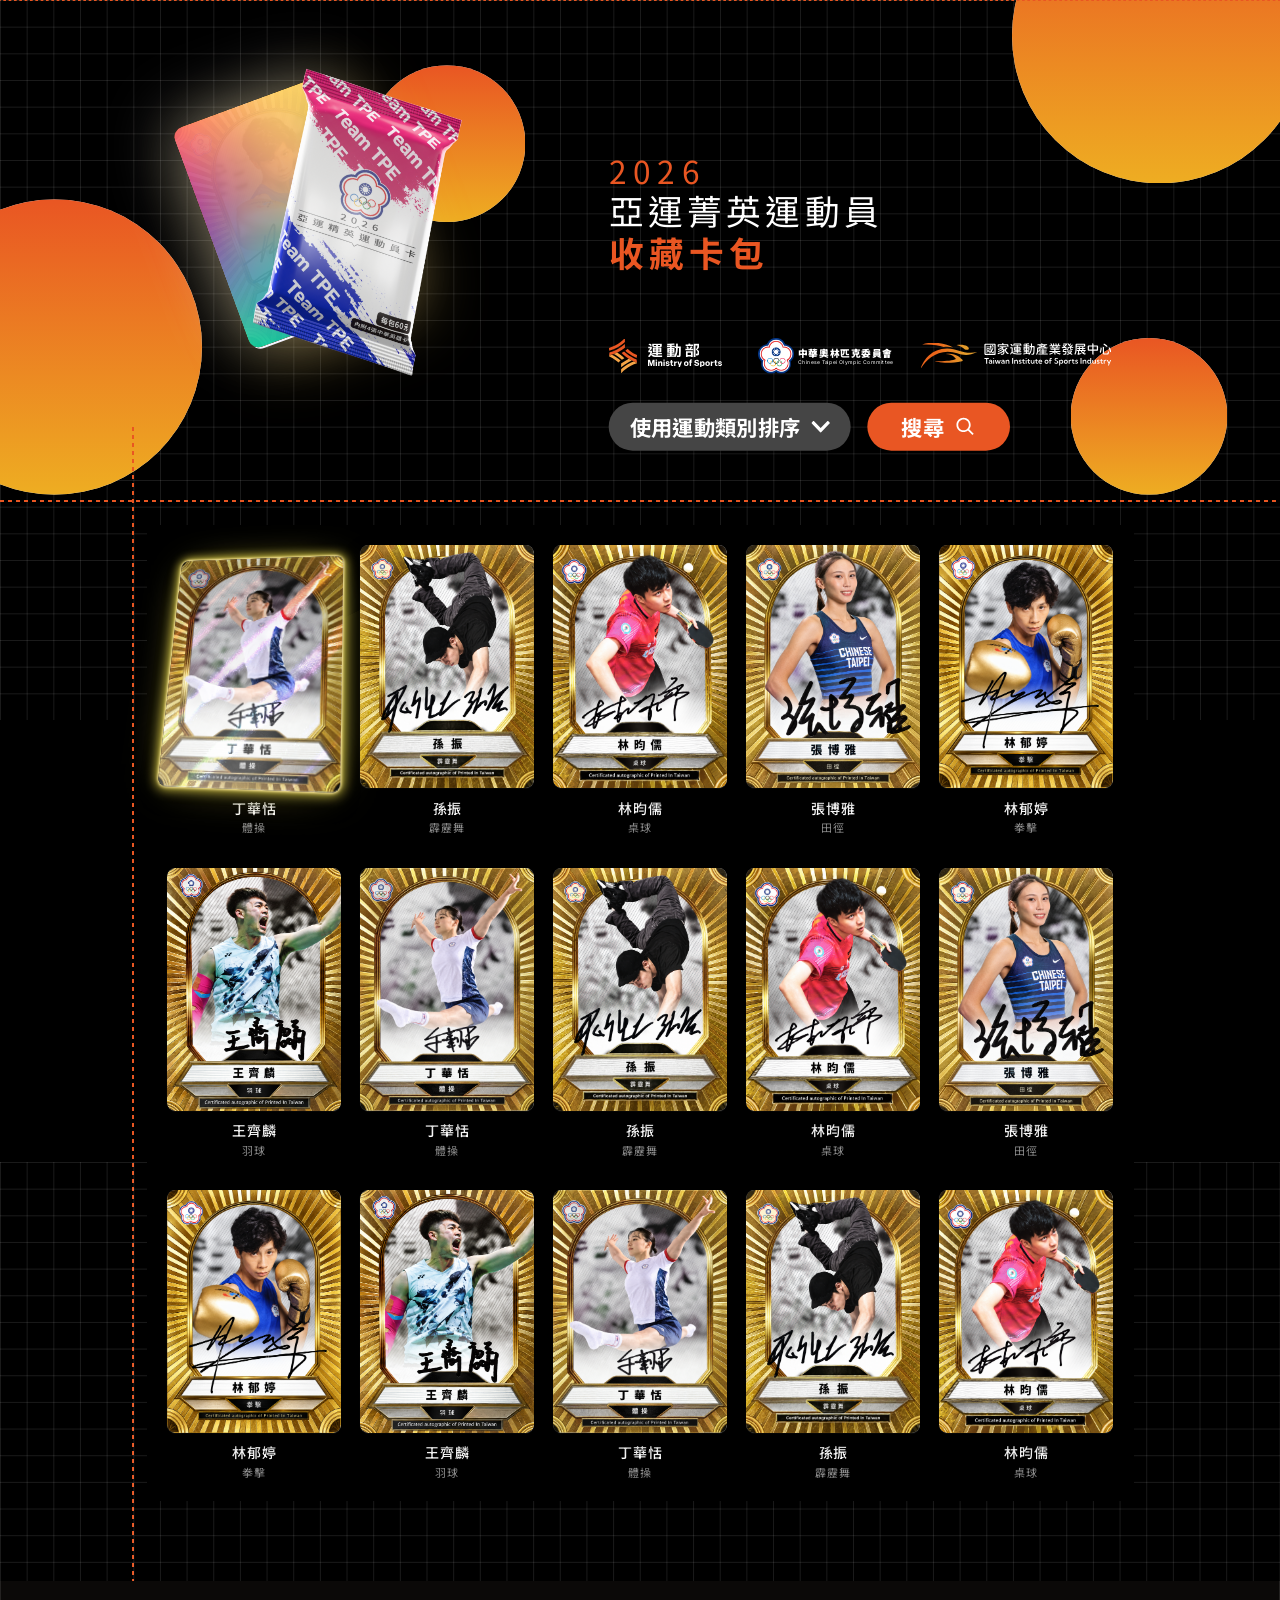
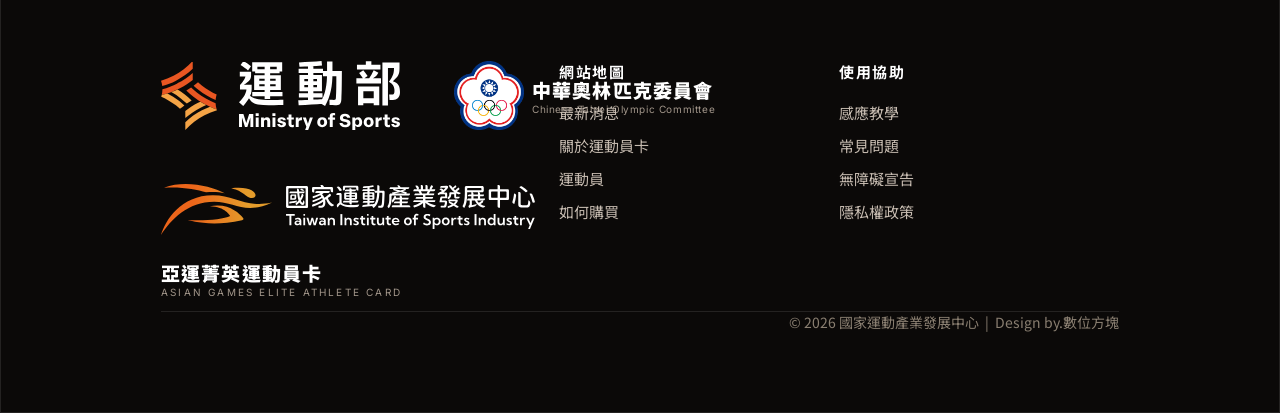
==== about.html @ a4b05a18 "feat: 新增首頁，原收藏卡包頁改為關於運動員卡頁 - index.html 改為 Figma 首頁：主視覺（進場動畫、選手照依位置依序載入淡入）、DRAW THE ELITES、   TAIWAN" ====
<!DOCTYPE html>
<html lang="zh-Hant">
<head>
    <meta charset="utf-8" />
    <meta name="viewport" content="width=device-width, initial-scale=1" />
    <title>關於運動員卡｜亞運菁英運動員卡片展示網站</title>
    <link rel="icon" href="favicon.ico" sizes="any" />

    <!-- 卡片特效：B1（poke-holo 原版）完整 CSS，全部保留載入，順序同原版 -->
    <link rel="stylesheet" href="css/cards/base.css" />
    <link rel="stylesheet" href="css/cards.css" />
    <link rel="stylesheet" href="css/cards/basic.css" />
    <link rel="stylesheet" href="css/cards/reverse-holo.css" />
    <link rel="stylesheet" href="css/cards/regular-holo.css" />
    <link rel="stylesheet" href="css/cards/cosmos-holo.css" />
    <link rel="stylesheet" href="css/cards/amazing-rare.css" />
    <link rel="stylesheet" href="css/cards/radiant-holo.css" />
    <link rel="stylesheet" href="css/cards/v-regular.css" />
    <link rel="stylesheet" href="css/cards/v-full-art.css" />
    <link rel="stylesheet" href="css/cards/v-max.css" />
    <link rel="stylesheet" href="css/cards/v-star.css" />
    <link rel="stylesheet" href="css/cards/trainer-full-art.css" />
    <link rel="stylesheet" href="css/cards/rainbow-holo.css" />
    <link rel="stylesheet" href="css/cards/rainbow-alt.css" />
    <link rel="stylesheet" href="css/cards/secret-rare.css" />
    <link rel="stylesheet" href="css/cards/trainer-gallery-holo.css" />
    <link rel="stylesheet" href="css/cards/trainer-gallery-v-regular.css" />
    <link rel="stylesheet" href="css/cards/trainer-gallery-v-max.css" />
    <link rel="stylesheet" href="css/cards/trainer-gallery-secret-rare.css" />
    <link rel="stylesheet" href="css/cards/shiny-rare.css" />
    <link rel="stylesheet" href="css/cards/shiny-v.css" />
    <link rel="stylesheet" href="css/cards/shiny-vmax.css" />
    <link rel="stylesheet" href="css/cards/swsh-pikachu.css" />

    <!-- 字型（連網時載入；離線時退回系統字型） -->
    <link rel="preconnect" href="https://fonts.googleapis.com" />
    <link rel="preconnect" href="https://fonts.gstatic.com" crossorigin />
    <link rel="stylesheet" href="https://fonts.googleapis.com/css2?family=Inter:wght@400&family=Noto+Sans+TC:wght@400;700;900&display=swap" />

    <!-- 本頁版面、轉場 -->
    <link rel="stylesheet" href="css/page.css" />
    <link rel="stylesheet" href="css/transition.css" />

    <!-- 換頁進場：由其他頁轉場過來時，先收合頁面等 JS 展開 -->
    <script>
        if (/[?&]pt=1(&|$)/.test(location.search)) document.documentElement.classList.add("pt-entering");
    </script>
</head>
<body>
    <div class="site" id="site">
    <div class="page">

        <!-- ================= 主視覺 ================= -->
        <header class="hero">
            <div class="hero__stage">
                <div class="hero__grid" aria-hidden="true"></div>
                <img class="hero__ellipse hero__ellipse--1" src="assets/ellipse-lg.svg" alt="" width="443" height="443" />
                <img class="hero__ellipse hero__ellipse--2" src="assets/ellipse-lg.svg" alt="" width="443" height="443" />
                <img class="hero__ellipse hero__ellipse--3" src="assets/ellipse-sm.svg" alt="" width="235" height="235" />
                <img class="hero__ellipse hero__ellipse--4" src="assets/ellipse-sm.svg" alt="" width="235" height="235" />
                <div class="hero__line-top" aria-hidden="true"></div>

                <div class="hero__deck" aria-hidden="true">
                    <div class="hero__card">
                        <img src="images/lin-yu-ting.png" alt="" />
                        <img class="hero__card-mesh" src="assets/hero-card-mesh.png" alt="" />
                    </div>
                    <div class="hero__pack">
                        <div class="hero__pack-inner">
                            <img src="assets/card-pack.png" alt="" />
                        </div>
                    </div>
                </div>

                <div class="hero__content">
                    <h1 class="hero__title">
                        <span class="hero__title-year">2026</span>
                        <span class="hero__title-main">亞運菁英運動員</span>
                        <span class="hero__title-sub">收藏卡包</span>
                    </h1>

                    <div class="hero__logos">
                        <div class="logo-mos" role="img" aria-label="運動部 Ministry of Sports">
                            <img class="logo-mos__g9" src="assets/mos-g9.svg" alt="" />
                            <img class="logo-mos__g24" src="assets/mos-g24.svg" alt="" />
                            <img class="logo-mos__g27" src="assets/mos-g27.svg" alt="" />
                        </div>
                        <div class="logo-ctoc">
                            <img src="assets/ctoc-emblem.png" alt="" />
                            <div class="logo-ctoc__text">
                                <span class="logo-ctoc__zh">中華奧林匹克委員會</span>
                                <span class="logo-ctoc__en">Chinese Taipei Olympic Committee</span>
                            </div>
                        </div>
                        <img class="logo-tisi" src="assets/tisi-logo.svg" alt="國家運動產業發展中心 Taiwan Institute of Sports Industry" />
                    </div>

                    <div class="hero__actions">
                        <div class="sort">
                            <button class="pill-btn pill-btn--sort" id="sort-btn" type="button" aria-haspopup="listbox" aria-expanded="false" aria-controls="sort-list">
                                <span id="sort-label">使用運動類別排序</span>
                                <img class="pill-btn__chevron" src="assets/icon-chevron.svg" alt="" width="18" height="28" />
                            </button>
                            <ul class="sort__list" id="sort-list" role="listbox" aria-label="運動類別" hidden></ul>
                        </div>
                        <button class="pill-btn pill-btn--search" id="search-btn" type="button" aria-haspopup="dialog">
                            <span>搜尋</span>
                            <img src="assets/icon-search.svg" alt="" width="32" height="32" />
                        </button>
                    </div>
                </div>
            </div>
        </header>

        <!-- 頁面裝飾虛線：放在卡片區之前，放大的卡片才會蓋在虛線上 -->
        <div class="page__line page__line--h" aria-hidden="true"></div>
        <div class="page__line page__line--v" aria-hidden="true"></div>

        <!-- ================= 卡片區 ================= -->
        <section class="cards-section" aria-label="運動員卡片">
            <div class="cards-section__grid-bg" aria-hidden="true"></div>
            <div class="cards-panel">
                <main class="card-grid" id="card-grid" data-total="15"></main>
                <p class="cards-empty" id="cards-empty" hidden>查無符合的選手</p>
            </div>
        </section>

    </div>

    <!-- ================= 頁尾（各頁共用同一版；僅「關於運動員卡」可點） ================= -->
    <footer class="footer">
        <div class="footer__top">
            <div class="footer__brand">
                <div class="footer__logos">
                    <div class="footer__logo-row">
                        <div class="logo-mos logo-mos--footer" role="img" aria-label="運動部 Ministry of Sports">
                            <img class="logo-mos__g9" src="assets/footer-mos-g9.svg" alt="" />
                            <img class="logo-mos__g24" src="assets/footer-mos-g24.svg" alt="" />
                            <img class="logo-mos__g27" src="assets/footer-mos-g27.svg" alt="" />
                        </div>
                        <div class="logo-ctoc logo-ctoc--footer">
                            <img src="assets/ctoc-emblem.png" alt="" />
                            <div class="logo-ctoc__text">
                                <span class="logo-ctoc__zh">中華奧林匹克委員會</span>
                                <span class="logo-ctoc__en">Chinese Taipei Olympic Committee</span>
                            </div>
                        </div>
                    </div>
                    <img class="logo-tisi logo-tisi--footer" src="assets/footer-tisi-logo.svg" alt="國家運動產業發展中心 Taiwan Institute of Sports Industry" />
                </div>
                <div class="footer__site">
                    <span class="footer__site-zh">亞運菁英運動員卡</span>
                    <span class="footer__site-en">ASIAN GAMES ELITE ATHLETE CARD</span>
                </div>
            </div>
            <nav class="footer__col" aria-label="網站地圖">
                <h2 class="footer__heading">網站地圖</h2>
                <ul class="footer__links">
                    <li>最新消息</li>
                    <li><a href="about.html" data-transition>關於運動員卡</a></li>
                    <li>運動員</li>
                    <li>如何購買</li>
                </ul>
            </nav>
            <nav class="footer__col" aria-label="使用協助">
                <h2 class="footer__heading">使用協助</h2>
                <ul class="footer__links">
                    <li>感應教學</li>
                    <li>常見問題</li>
                    <li>無障礙宣告</li>
                    <li>隱私權政策</li>
                </ul>
            </nav>
        </div>
        <div class="footer__bottom">
            <p class="footer__copy">© 2026 國家運動產業發展中心&nbsp;&nbsp;|&nbsp; Design by.數位方塊</p>
        </div>
    </footer>
    </div>

    <!-- 卡片放大時顯示：前往運動員專屬頁面 -->
    <button class="view-profile" id="view-profile" type="button" hidden>
        <span>查看資料</span>
        <img src="assets/icon-chevron.svg" alt="" width="18" height="28" />
    </button>

    <!-- ================= 搜尋彈窗 ================= -->
    <div class="search-modal" id="search-modal" role="dialog" aria-modal="true" aria-labelledby="search-title" hidden>
        <div class="search-modal__inner">
        <div class="search-modal__panel">
            <div class="search-modal__line search-modal__line--top" aria-hidden="true"></div>
            <div class="search-modal__line search-modal__line--header" aria-hidden="true"></div>
            <div class="search-modal__line search-modal__line--left" aria-hidden="true"></div>
            <button class="search-modal__close" id="search-close" type="button" aria-label="關閉搜尋">
                <span></span><span></span>
            </button>
            <div class="search-modal__header">
                <h2 id="search-title">搜尋</h2>
            </div>
            <form class="search-field" id="search-form" role="search">
                <input id="search-input" type="search" placeholder="使用選手名稱搜尋" aria-label="使用選手名稱搜尋" autocomplete="off" />
                <button type="submit" aria-label="搜尋">
                    <img src="assets/icon-search-sm.svg" alt="" width="24" height="24" />
                </button>
            </form>
            <h3 class="search-modal__subtitle">運動類別</h3>
            <div class="sport-chips" id="sport-chips"></div>
        </div>
        </div>
    </div>

    <!-- 一般 script（非 module），雙擊以 file:// 開啟也能執行 -->
    <script src="js/cards.js"></script>
    <script src="js/transition.js"></script>
    <script src="js/view-profile.js"></script>
    <script src="js/page.js"></script>
</body>
</html>
---- css/cards/base.css ----
/*

  BASE STYLES / VARIABLES
*/







/*

  SHINE LAYERS

*/

/* 紋理變數放在與使用端（css/cards/*.css）同一層：Chrome 以 var() 使用處的樣式表解析相對路徑 */
.card {
  --grain: url("../../img/grain.webp");
  --glitter: url("../../img/glitter.png");
}


:root {
  
  --card-aspect: 0.718;
  --card-radius: 4.55% / 3.5%;
  --card-edge: hsl(47, 100%, 78%);
  --card-back: hsl(205, 100%, 25%);
  --card-glow: hsl(175, 100%, 90%);

  --sunpillar-1: hsl(2, 100%, 73%);
  --sunpillar-2: hsl(53, 100%, 69%);
  --sunpillar-3: hsl(93, 100%, 69%);
  --sunpillar-4: hsl(176, 100%, 76%);
  --sunpillar-5: hsl(228, 100%, 74%);
  --sunpillar-6: hsl(283, 100%, 73%);

  --sunpillar-clr-1: var(--sunpillar-1);
  --sunpillar-clr-2: var(--sunpillar-2);
  --sunpillar-clr-3: var(--sunpillar-3);
  --sunpillar-clr-4: var(--sunpillar-4);
  --sunpillar-clr-5: var(--sunpillar-5);
  --sunpillar-clr-6: var(--sunpillar-6);

}

.card {

  /* place the card on a new transform layer and
  make sure it has hardward acceleration... we gun'need that! */
  -webkit-transform: translate3d(0px, 0px, 0.01px);
  transform: translate3d(0px, 0px, 0.01px);
  pointer-events: none;
  
  /* make sure the card is above others if it's scaled up */
  z-index: calc(var(--card-scale) * 2);
  
  /* every little helps! */
  will-change: transform, visibility, z-index;

  /* this prevents major problems in firefox, but also causes a bit of
  clipping as the card animates to/from active state. worth it. */
  -webkit-transform-style: preserve-3d;
  transform-style: preserve-3d;
}

.card,
.card * {
  /* outline is a little trick to anti-alias */
  outline: 1px solid transparent;
}

.card:not( .interactive ) .card__translater,
.card:not( .interactive ) .card__rotator,
.card:not( .interactive ) .card__shine,
.card:not( .interactive ) .card__glare {

  /* if this card is not in a framework, we can add simply
    hover effects when it's not "interactive" */
  transition: all 0.3s ease;

}
.card:not( .interactive ):hover {
  
  --pointer-x: 25% !important;
  --pointer-y: 10% !important;
  --card-scale: 1.1 !important;
  --card-opacity: 1 !important;
  --translate-x: 0px !important;
  --translate-y: -10px !important;
  --rotate-x: 7deg !important;
  --rotate-y: -19deg !important;
  --background-x: 44% !important;
  --background-y: 36% !important;
  --pointer-from-center: .9 !important;
  --pointer-from-top: .11 !important;
  --pointer-from-left: .25 !important;
  
}

.card.water       { --card-glow: hsl(192, 97%,  60%); }
.card.fire        { --card-glow: hsl(9,   81%,  59%); }
.card.grass       { --card-glow: hsl(96,  81%,  65%); }
.card.lightning   { --card-glow: hsl(54,  87%,  63%); }
.card.psychic     { --card-glow: hsl(281, 62%,  58%); }
.card.fighting    { --card-glow: rgb(145, 90, 39); }
.card.darkness    { --card-glow: hsl(189, 77%,  27%); }
.card.metal       { --card-glow: hsl(184, 20%,  70%); }
.card.dragon      { --card-glow: hsl(51, 60%, 35%); }
.card.fairy       { --card-glow: hsl(323, 100%, 89%); }

.card,
.card__rotator {
  aspect-ratio: var(--card-aspect);
  border-radius: var(--card-radius);
}

.card.interacting {
  z-index: calc(var(--card-scale) * 120);
}


.card.active .card__translater,
.card.active .card__rotator {
  /* prevent pinch/double-tap zooms on card */
  touch-action: none;
}

.card__translater,
.card__rotator {
  display: grid;
  perspective: 600px;
  will-change: transform, box-shadow;
  transform-origin: center;
  -webkit-transform-origin: center;
  transform-style: preserve-3d;
}

.card__translater {
  width: auto;
  position: relative;

  --translate-z: calc(var(--card-scale) * 150px + 0.01px); /* add 150px to the z-axis to ensure the card is always in front of the others */
  -webkit-transform: translate3d(var(--translate-x), var(--translate-y), var(--translate-z)) scale(var(--card-scale));
  transform: translate3d(var(--translate-x), var(--translate-y), var(--translate-z)) scale(var(--card-scale));
}

.card__rotator {
  -webkit-transform: rotateY(var(--rotate-x)) rotateX(var(--rotate-y));
  -webkit-transform-style: preserve-3d;
  transform-style: preserve-3d;
  transform: rotateY(var(--rotate-x)) rotateX(var(--rotate-y));
  
  /* performance */
  pointer-events: auto;
  /* overflow: hidden; <-- this improves perf on mobile, but breaks backface visibility. */
  /* isolation: isolate; <-- this improves perf, but breaks backface visibility on Chrome. */
}

button.card__rotator {
  /* because the card is a button, there's some default
    browser styles which need to be subdued */
  border: none;
  background: transparent;
  padding: 0;
  -webkit-appearance: none;
  appearance: none;
}

.card__rotator,
.card.active .card__rotator:focus {
  transition: box-shadow 0.4s ease, opacity .33s ease-out;
  box-shadow: 
    0 0 3px -1px transparent, 
    0 0 2px 1px transparent, 
    0 0 5px 0px transparent,
    0px 10px 20px -5px black, 
    0 2px 15px -5px black,
    0 0 20px 0px transparent;
}

.card.active .card__rotator,
.card__rotator:focus {
  box-shadow: 
    0 0 3px -1px white, 
    0 0 3px 1px var(--card-edge), 
    0 0 12px 2px var(--card-glow), 
    0px 10px 20px -5px black, 
    0 0 40px -30px var(--card-glow), 
    0 0 50px -20px var(--card-glow)
}

.card__rotator * {
  width: 100%;
  display: grid;
  grid-area: 1/1;
  aspect-ratio: var(--card-aspect);
  border-radius: var(--card-radius);
  image-rendering: optimizeQuality;
  -webkit-transform-style: preserve-3d;
  transform-style: preserve-3d;
  pointer-events: none;
  overflow: hidden;
}

.card__rotator img {
  height: auto;
}
.card__rotator img:not(.card__back) {
  -webkit-transform: translate3d(0px, 0px, 0.01px);
  transform: translate3d(0px, 0px, 0.01px);
}

.card__back {
  background-color: var(--card-back);
  -webkit-transform: rotateY(180deg) translateZ(1px);
  transform: rotateY(180deg) translateZ(1px);
  backface-visibility: visible;
}

.card__front,
.card__front * {
  backface-visibility: hidden;
}

.card__front {
  opacity: 1;
  transition: opacity 0.33s ease-out;
  -webkit-transform: translate3d(0px, 0px, 0.01px);
  transform: translate3d(0px, 0px, 0.01px);
}

.loading .card__front {
  opacity: 0;
}

.loading .card__back {
  -webkit-transform: rotateY(0deg);
  transform: rotateY(0deg);
}


/**
  
Shine & Glare Effects

**/

.card__shine {

  display: grid;
  transform: translateZ(1px);
  overflow: hidden;
  z-index: 3;

  background: transparent;
  background-size: cover;
  background-position: center;

  filter: brightness(.85) contrast(2.75) saturate(.65);
  mix-blend-mode: color-dodge;

  opacity: var(--card-opacity);

}

.card__shine:before,
.card__shine:after {

  --sunpillar-clr-1: var(--sunpillar-5);
  --sunpillar-clr-2: var(--sunpillar-6);
  --sunpillar-clr-3: var(--sunpillar-1);
  --sunpillar-clr-4: var(--sunpillar-2);
  --sunpillar-clr-5: var(--sunpillar-3);
  --sunpillar-clr-6: var(--sunpillar-4);

  grid-area: 1/1;
  transform: translateZ(1px);
  border-radius: var(--card-radius);

}

.card__shine:after {

  --sunpillar-clr-1: var( --sunpillar-6 );
  --sunpillar-clr-2: var( --sunpillar-1 ); 
  --sunpillar-clr-3: var( --sunpillar-2 );
  --sunpillar-clr-4: var( --sunpillar-3 );
  --sunpillar-clr-5: var( --sunpillar-4 );
  --sunpillar-clr-6: var( --sunpillar-5 );

  transform: translateZ(1.2px);
  
}

.card__glare {

  /* make sure the glare doesn't clip */
  transform: translateZ(1.41px);
  overflow: hidden;

  background-image: radial-gradient(
    farthest-corner circle at var(--pointer-x) var(--pointer-y),
    hsla(0, 0%, 100%, 0.8) 10%,
    hsla(0, 0%, 100%, 0.65) 20%,
    hsla(0, 0%, 0%, 0.5) 90%
  );

  opacity: var(--card-opacity);
  mix-blend-mode: overlay;
  
}






/**

  Masking Effects

**/

.card.masked .card__shine,
.card.masked .card__shine:before,
.card.masked .card__shine:after {

  /** masking image for cards which are masked **/
  -webkit-mask-image: var(--mask);
  mask-image: var(--mask);
	-webkit-mask-size: cover;
  mask-size: cover;
  -webkit-mask-position: center center;
  mask-position: center center;

}

.card[data-rarity="rare holo"] .card__glare:after,
.card[data-rarity="rare holo cosmos"] .card__glare:after,
.card[data-rarity$="reverse holo"] .card__glare:after {
  clip-path: var(--clip);
}

.card[data-rarity="rare holo"][data-subtypes^="stage"] .card__glare:after,
.card[data-rarity="rare holo cosmos"][data-subtypes^="stage"] .card__glare:after,
.card[data-rarity$="reverse holo"][data-subtypes^="stage"] .card__glare:after {
  clip-path: var(--clip-stage);
}

.card[data-rarity="rare holo"][data-supertype="trainer"] .card__glare:after,
.card[data-rarity="rare holo cosmos"][data-supertype="trainer"] .card__glare:after,
.card[data-rarity$="reverse holo"][data-supertype="trainer"] .card__glare:after {
  clip-path: var(--clip-trainer);
}
---- css/cards.css ----
.card {

  --glittersize: 25%;

  --space: 5%;
  --angle: 133deg;
  --imgsize: cover;

  --red: #f80e35;
  --yellow: #eedf10;
  --green: #21e985;
  --blue: #0dbde9;
  --violet: #c929f1;

  --clip: inset( 9.85% 8% 52.85% 8% );
  --clip-invert: polygon(0% 0%, 100% 0%, 100% 100%, 0% 100%, 0 47.15%, 91.5% 47.15%, 91.5% 9.85%, 8% 9.85%, 8% 47.15%, 0 50%);

  --clip-stage: polygon(91.5% 9.85%, 57% 9.85%, 54% 12%, 17% 12%, 16% 14%, 12% 16%, 8% 16%, 8% 47.15%, 92% 47.15%);
  --clip-stage-invert: polygon(0% 0%, 100% 0%, 100% 100%, 0% 100%, 0 47.15%, 91.5% 47.15%, 91.5% 9.85%, 57% 9.85%, 54% 12%, 17% 12%, 16% 14%, 12% 16%, 8% 16%, 8% 47.15%, 0 50%);

  --clip-trainer: inset(14.5% 8.5% 48.2% 8.5%);
  --clip-borders: inset(2.8% 4% round 2.55% / 1.5%);

}

.card__shine,
.card__glare {
  
  will-change: transform, opacity, background-image, background-size,
    background-position, background-blend-mode, filter;
 
}
---- css/cards/basic.css ----
/*

  BASIC CARDS

*/



/*

  GLARE LAYERS

*/
---- css/cards/reverse-holo.css ----
/*

  REVERSE HOLO

*/







/*

  SHINE LAYERS

*/
.card {
  --foil-brightness: 0.55;
}

.card[data-rarity$="reverse holo"] .card__shine {
  
  background-image: 
    radial-gradient( 
      circle at var(--pointer-x) var(--pointer-y),
      #fff 5%, 
      #000 50%, 
      #fff 80% 
    ), 
    linear-gradient( 
      -45deg, 
      #000 15%, 
      #fff, 
      #000 85% 
    ), 
    var(--foil);

  background-blend-mode: soft-light, difference;
  background-size: 120% 120%, 200% 200%, cover;
  background-position: center center, calc( (100% * var(--pointer-from-left))) calc( (100% * var(--pointer-from-top))) , center center;
  
  filter: brightness(var(--foil-brightness)) contrast(1.5) saturate(1);
  mix-blend-mode: color-dodge;

  opacity: calc( (1.5 * var(--card-opacity)) - var(--pointer-from-center));
  
}

.card.lightning   { --foil-brightness: 0.7; }
.card.darkness    { --foil-brightness: 0.8; }
.card.metal       { --foil-brightness: 0.6; }









/*

  GLARE LAYERS

*/
	
.card[data-rarity$="reverse holo"] .card__glare {

  opacity: var(--card-opacity);
  
  background-image: 
    radial-gradient(
      farthest-corner circle at var(--pointer-x) var(--pointer-y),
      hsla(0, 0%, 100%, 0.8) 10%,
      hsla(0, 0%, 100%, 0.5) 20%,
      hsla(0, 0%, 0%, 0.75) 90%
    );

  filter: brightness(.7) contrast(1.5);

}

.card[data-rarity$="reverse holo"] .card__glare:after {

  content: "";
  opacity: var(--card-opacity);
  
  background-image: 
    radial-gradient( 
      farthest-corner circle at var(--pointer-x) var(--pointer-y), 
      hsl(0, 0%, 100%) 10%, 
      hsla(0, 0%, 100%, 0.5) 20%, 
      hsla(0, 0%, 0%, 0.5) 120% 
    );

  filter: brightness(1) contrast(1.5);

}










/*

  NO MASK

*/

.card:not(.masked)[data-rarity$="reverse holo"] .card__shine {
  --foil: none;
  clip-path: var(--clip-invert);
}

.card:not(.masked)[data-rarity$="reverse holo"][data-subtypes^="stage"] .card__glare:after {
  clip-path: var(--clip-stage-invert);
}

.card:not(.masked)[data-rarity$="reverse holo"][data-supertype="trainer"] .card__glare:after {
  clip-path: var(--clip-trainer-invert);
}
---- css/cards/regular-holo.css ----
/*

  REGULAR HOLO

*/

.card[data-rarity="rare holo"][data-subtypes^="stage"] .card__shine,
.card[data-rarity="rare holo"][data-subtypes^="stage"] .card__glare:after {
  clip-path: var(--clip-stage);
}
.card[data-rarity="rare holo"][data-subtypes^="supporter"] .card__shine,
.card[data-rarity="rare holo"][data-subtypes^="supporter"] .card__glare:after,
.card[data-rarity="rare holo"][data-subtypes^="item"] .card__shine,
.card[data-rarity="rare holo"][data-subtypes^="item"] .card__glare:after {
  clip-path: var(--clip-trainer);
}






/*

  SHINE LAYERS

*/

.card[data-rarity="rare holo"] .card__shine {

  --scanlines-space: 1px;
  --scanlines-light: #666;
  --scanlines-dark: black;

  --bars: 3%;
  --bar-color: hsla(0, 0%, 70%, 1);
  --bar-bg: hsla(0, 0%, 0%, 1);

  clip-path: var(--clip);

  background-image: 
    repeating-linear-gradient( 110deg, 
      var(--violet), var(--blue), var(--green), var(--yellow), var(--red), 
      var(--violet), var(--blue), var(--green), var(--yellow), var(--red),
      var(--violet), var(--blue), var(--green), var(--yellow), var(--red)
    ),
    repeating-linear-gradient( 90deg, 
      var(--scanlines-dark) calc(var(--scanlines-space) * 0), var(--scanlines-dark) calc(var(--scanlines-space) * 2),
      var(--scanlines-light) calc(var(--scanlines-space) * 2), var(--scanlines-light) calc(var(--scanlines-space) * 4)
    );

  background-position: 
    calc(((50% - var(--background-x)) * 2.6) + 50%) calc(((50% - var(--background-y)) * 3.5) + 50%),
    center center;

  background-size: 
    400% 400%, 
    cover;

  background-blend-mode: overlay;
  filter: brightness(1.1) contrast(1.1) saturate(1.2);
  mix-blend-mode: color-dodge;

}

.card[data-rarity="rare holo"] .card__shine:before {
  
  content: "";

  background-image:
    repeating-linear-gradient( 90deg, 
      var(--bar-bg) calc(var(--bars)*2), 
      var(--bar-color) calc(var(--bars)*3), 
      var(--bar-bg) calc(var(--bars)*3.5), 
      var(--bar-color) calc(var(--bars)*4), 
      var(--bar-bg) calc(var(--bars)*5), 
      var(--bar-bg) calc(var(--bars)*14)
    ),
    repeating-linear-gradient( 90deg, 
      var(--bar-bg) calc(var(--bars)*2), 
      var(--bar-color) calc(var(--bars)*3), 
      var(--bar-bg) calc(var(--bars)*3.5), 
      var(--bar-color) calc(var(--bars)*4), 
      var(--bar-bg) calc(var(--bars)*5), 
      var(--bar-bg) calc(var(--bars)*10)
    );

  background-position: 
    calc((((50% - var(--background-x)) * 1.65) + 50% ) + (var(--background-y) * 0.5)) var(--background-x), 
    calc((((50% - var(--background-x)) * -0.9) + 50%) - (var(--background-y) * 0.75) ) var(--background-y);

  background-size: 
    200% 200%,
    200% 200%;

  background-blend-mode: screen;
  filter: brightness( 1.15 ) contrast( 1.1 );
  mix-blend-mode: hard-light;

}

.card[data-rarity="rare holo"] .card__shine:after {

  content: "";
    
  background-image: 
    radial-gradient( 
      farthest-corner circle 
        at var(--pointer-x) var(--pointer-y), 
        hsla(0, 0%, 90%, 0.8) 0%, 
        hsla(0, 0%, 78%, 0.1) 25%, 
        hsl(0, 0%, 0%) 90% 
    );
    
  background-position: 
    center center;

  background-size:
    cover;

  mix-blend-mode: luminosity; 
  filter: brightness(0.6) contrast(4);

}

@media screen and (max-width: 900px) {
  .card[data-rarity="rare holo"] .card__shine {
    --scanlines-space: .5px;
  }
}






/*

  GLARE LAYERS

*/

.card[data-rarity="rare holo"] .card__glare {

  opacity: calc( var(--card-opacity) * .8 );
  filter: brightness(0.8) contrast(1.5);
  mix-blend-mode: overlay;

}

.card[data-rarity="rare holo"] .card__glare:after {

  content: "";

  background-image: 
    radial-gradient( 
      farthest-corner circle at var(--pointer-x) var(--pointer-y), 
      hsl(180, 100%, 95%) 5%, 
      hsla(0, 0%, 39%, 0.25) 55%, 
      hsla(0, 0%, 0%, 0.36) 110% 
    );

  mix-blend-mode: overlay;
  filter: brightness(.6) contrast(3);

}










/*

  NO MASK

*/
---- css/cards/cosmos-holo.css ----
/*

  COSMOS HOLO

*/

.card[data-rarity="rare holo cosmos"][data-subtypes^="stage"] .card__shine,
.card[data-rarity="rare holo cosmos"][data-subtypes^="stage"] .card__glare:after {
  clip-path: var(--clip-stage);
}
.card[data-rarity="rare holo cosmos"][data-subtypes^="supporter"] .card__shine,
.card[data-rarity="rare holo cosmos"][data-subtypes^="supporter"] .card__glare:after {
  clip-path: var(--clip-trainer);
}






/*

  SHINE LAYERS

*/

.card[data-rarity="rare holo cosmos"] .card__shine {

  --space: 4%;

  clip-path: var(--clip);

  background-image: 
    url("../../img/cosmos-bottom.png"), 
    repeating-linear-gradient(
      82deg, 
      hsl(53, 65%, 60%) calc(var(--space)*1), 
      hsl(93, 56%, 50%) calc(var(--space)*2), 
      hsl(176, 54%, 49%) calc(var(--space)*3), 
      hsl(228, 59%, 55%) calc(var(--space)*4), 
      hsl(283, 60%, 55%) calc(var(--space)*5), 
      hsl(326, 59%, 51%) calc(var(--space)*6), 
      hsl(326, 59%, 51%) calc(var(--space)*7), 
      hsl(283, 60%, 55%) calc(var(--space)*8), 
      hsl(228, 59%, 55%) calc(var(--space)*9), 
      hsl(176, 54%, 49%) calc(var(--space)*10), 
      hsl(93, 56%, 50%) calc(var(--space)*11), 
      hsl(53, 65%, 60%) calc(var(--space)*12) 
    ), 
    radial-gradient( 
      farthest-corner circle 
      at var(--pointer-x) var(--pointer-y), 
      hsla(180, 100%, 89%, 0.5) 5%, 
      hsla(180, 14%, 57%, 0.3) 40%, 
      hsl(0, 0%, 0%) 130% 
  );

  background-blend-mode: 
    color-burn, 
    multiply;

  background-position: 
    var(--cosmosbg, center center),
    calc( 10% + ( var(--pointer-from-left) * 80% ) ) calc( 10% + ( var(--pointer-from-top) * 80% ) ), 
    center center;

  background-size: cover, 400% 900%, cover;

  filter: brightness(1) contrast(1) saturate(.8);
  mix-blend-mode: color-dodge;

}



.card[data-rarity="rare holo cosmos"] .card__shine:before {

  content: "";
  z-index: 2;

  background-image: 
    url("../../img/cosmos-middle-trans.png"), 
    repeating-linear-gradient(
      82deg, 
      hsl(53, 65%, 60%) calc(var(--space)*1), 
      hsl(93, 56%, 50%) calc(var(--space)*2), 
      hsl(176, 54%, 49%) calc(var(--space)*3), 
      hsl(228, 59%, 55%) calc(var(--space)*4), 
      hsl(283, 60%, 55%) calc(var(--space)*5), 
      hsl(326, 59%, 51%) calc(var(--space)*6), 
      hsl(326, 59%, 51%) calc(var(--space)*7), 
      hsl(283, 60%, 55%) calc(var(--space)*8), 
      hsl(228, 59%, 55%) calc(var(--space)*9), 
      hsl(176, 54%, 49%) calc(var(--space)*10), 
      hsl(93, 56%, 50%) calc(var(--space)*11), 
      hsl(53, 65%, 60%) calc(var(--space)*12) 
    );

  background-blend-mode: 
    lighten, 
    multiply;

  background-position: 
    var(--cosmosbg, center center), 
    calc( 15% + ( var(--pointer-from-left) * 70% ) ) calc( 15% + ( var(--pointer-from-top) * 70% ) ), 
    center center;

  background-size: cover, 400% 900%, cover;

  filter: brightness(1.25) contrast(1.75) saturate(.8);
  mix-blend-mode: overlay;

}


.card[data-rarity="rare holo cosmos"] .card__shine:after {
  
  content: "";
  z-index: 3;

  background-image: 
    url("../../img/cosmos-top-trans.png"), 
    repeating-linear-gradient(
      82deg, 
      hsl(53, 65%, 60%) calc(var(--space)*1), 
      hsl(93, 56%, 50%) calc(var(--space)*2), 
      hsl(176, 54%, 49%) calc(var(--space)*3), 
      hsl(228, 59%, 55%) calc(var(--space)*4), 
      hsl(283, 60%, 55%) calc(var(--space)*5), 
      hsl(326, 59%, 51%) calc(var(--space)*6), 
      hsl(326, 59%, 51%) calc(var(--space)*7), 
      hsl(283, 60%, 55%) calc(var(--space)*8), 
      hsl(228, 59%, 55%) calc(var(--space)*9), 
      hsl(176, 54%, 49%) calc(var(--space)*10), 
      hsl(93, 56%, 50%) calc(var(--space)*11), 
      hsl(53, 65%, 60%) calc(var(--space)*12) 
    );

  background-blend-mode: 
    multiply, 
    multiply;

  background-position: 
    var(--cosmosbg, center center), 
    calc( 20% + ( var(--pointer-from-left) * 60% ) ) calc( 20% + ( var(--pointer-from-top) * 60% ) ), 
    center center;

  background-size: cover, 400% 900%, cover;

  filter: brightness(1.25) contrast(1.75) saturate(.8);
  mix-blend-mode: multiply;

}





/*

  GLARE LAYERS

*/

.card[data-rarity="rare holo cosmos"] .card__glare {
  
  background-image: 
    radial-gradient( 
      farthest-corner circle at var(--pointer-x) var(--pointer-y), 
      hsla(204, 100%, 95%, 0.8) 5%, 
      hsla(250, 15%, 20%, 1) 150% 
    );
  filter: brightness(.75) contrast(2) saturate(2);
  mix-blend-mode: overlay;
  opacity: calc( var(--card-opacity) * ( 0.25 + var(--pointer-from-center) ) );
    
}

.card[data-rarity="rare holo cosmos"] .card__glare:after {

  content: "";

  background-image: 
    radial-gradient( farthest-corner circle at 
      var(--pointer-x) var(--pointer-y), 
      hsl(280, 100%, 96%) 5%, 
      hsl(0, 0%, 10%) 60%
    );

  filter: brightness(.75) contrast(2.5) saturate(2);
  mix-blend-mode: soft-light;
  opacity: calc( 1 - var(--pointer-from-top) * .75 );

}
---- css/cards/amazing-rare.css ----
/*

  AMAZING RARE

*/






/*

  SHINE LAYERS

*/

.card[data-rarity="amazing rare"] .card__shine {

  background-image:
    var(--glitter),
    var(--glitter), 
    radial-gradient( 
      farthest-corner circle at var(--pointer-x) var(--pointer-y), 
      hsla(150, 20%, 10%, 1) 10%, 
      hsla(177, 22%, 80%, 0.1) 50%, 
      hsla(0, 0%, 95%, .98) 90% 
    );

  background-size: var(--glittersize) var(--glittersize), var(--glittersize) var(--glittersize), cover;
  background-position: 40% 45%, 55% 55%, center center;
  background-blend-mode: soft-light, color-burn;
  filter: brightness(1) contrast(1) saturate(.9);

}

.card[data-rarity="amazing rare"] .card__shine:before {
  
  content: "";
  -webkit-mask-image: none !important;
  mask-image: none !important;

  background-image:
    var(--foil),
    radial-gradient( 
      farthest-corner circle at var(--pointer-x) var(--pointer-y), 
      hsla(50, 20%, 90%, 0.95) 10%, 
      rgba(181, 139, 164, 0.5) 50%, 
      hsl(0, 0%, 0%) 60% 
    );

  background-size: cover, cover;
  background-position: center center, center center;
  background-blend-mode: color-burn;

  mix-blend-mode: lighten;
  filter: brightness(1) contrast(1) saturate(1);
  opacity: 0.5;

}

.card[data-rarity="amazing rare"] .card__shine:after {

  content: "";
  -webkit-mask-image: none !important;
  mask-image: none !important;

  background-image: 
    repeating-linear-gradient( 
      calc( var(--angle) ), 
      var(--sunpillar-clr-1) calc(var(--space)*1), 
      var(--sunpillar-clr-2) calc(var(--space)*2), 
      var(--sunpillar-clr-3) calc(var(--space)*3), 
      var(--sunpillar-clr-4) calc(var(--space)*4), 
      var(--sunpillar-clr-5) calc(var(--space)*5), 
      var(--sunpillar-clr-6) calc(var(--space)*6),
      var(--sunpillar-clr-1) calc(var(--space)*7)
    );

  background-size: 400% 800%;
  background-position: calc( 50% + (50% - (var(--background-x))) * 3 ) calc( 50% + (50% - (var(--background-y))) * 3 );
  filter: brightness(calc( 0.75 - ( var(--pointer-from-center) * 0.5 ))) contrast(1) saturate(1);
  mix-blend-mode: saturation;

}






/*

  GLARE LAYERS

*/

.card.masked[data-rarity="amazing rare"] .card__glare {
	
	background-image: 
		radial-gradient( 
			farthest-corner circle at 
			var(--pointer-x) var(--pointer-y), 
			hsla(50, 20%, 90%, 0.45) 0%, 
			hsla(150, 20%, 30%, 0.45) 45%, 
			hsla(0, 0%, 0%, .9) 120% 
		);

	filter: brightness(.9) contrast(2);

}

.card.masked[data-rarity="amazing rare"] .card__glare:after {
	
  content: "";
  -webkit-mask-image: var(--mask);
  mask-image: var(--mask);
	-webkit-mask-size: cover;
  mask-size: cover;

	background-image: 
		radial-gradient( 
			farthest-corner circle at 
			var(--pointer-x) var(--pointer-y), 
			hsla(50, 20%, 90%, 0.75) 0%, 
			hsla(150, 20%, 30%, 0.65) 45%, 
			hsla(0, 0%, 0%, 1) 90% 
		);

  filter: brightness(1) contrast(1.5);
  mix-blend-mode: overlay;
	opacity: 1;

}










/*

  NO MASK

*/

.card:not(.masked)[data-rarity="amazing rare"] .card__shine {
  clip-path: var(--clip);
}

.card:not(.masked)[data-rarity="amazing rare"] .card__glare {
  background-image: 
    radial-gradient( 
      farthest-corner circle at var(--pointer-x) var(--pointer-y), 
      hsla(0, 0%, 100%, 1) 10%, 
      hsla(0, 0%, 100%, 0.85) 20%, 
      hsla(0, 0%, 0%, 0.35) 90% 
    );
  mix-blend-mode: multiply;
}
---- css/cards/radiant-holo.css ----
/*

  RADIANT HOLO

*/

.card[data-rarity="radiant rare"] .card__shine {
  clip-path: var(--clip-borders);
}

.card[data-rarity="radiant rare"] .card__shine:after {
  clip-path: var(--clip);
}





/*

  SHINE LAYERS

*/

.card[data-rarity="radiant rare"] .card__shine {

  --barwidth: 1.2%;
  --space: 200px;
  --hue: 50;
  --imgsize: cover;

  background-image: 
    radial-gradient( 
      farthest-corner ellipse 
      at calc( ((var(--pointer-x)) * 0.5) + 25% ) calc( ((var(--pointer-y)) * 0.5) + 25% ), 
      hsl(0, 0%, 95%) 20%, 
      var(--card-glow) 130% 
    ),
    repeating-linear-gradient( 
      45deg, 
      hsl(0,0%,10%) 0% ,  
      hsl(0,0%,10%) 1% , 
      hsl(0,0%,10%) var(--barwidth),
      hsl(0,0%,20%) calc( var(--barwidth) + 0.01% ) ,
      hsl(0,0%,20%) calc( var(--barwidth) * 2 ),
      hsl(0,0%,35%) calc( var(--barwidth) * 2 + 0.01% ) ,
      hsl(0,0%,35%) calc( var(--barwidth) * 3 ) ,
      hsl(0,0%,42.5%) calc( var(--barwidth) * 3 + 0.01% ) ,
      hsl(0,0%,42.5%) calc( var(--barwidth) * 4 ) ,
      hsl(0,0%,50%) calc( var(--barwidth) * 4 + 0.01% ) ,
      hsl(0,0%,50%) calc( var(--barwidth) * 5 ) ,
      hsl(0,0%,42.5%) calc( var(--barwidth) * 5 + 0.01% ) ,
      hsl(0,0%,42.5%) calc( var(--barwidth) * 6 ) ,
      hsl(0,0%,35%) calc( var(--barwidth) * 6 + 0.01% ) ,
      hsl(0,0%,35%) calc( var(--barwidth) * 7 ) ,
      hsl(0,0%,20%) calc( var(--barwidth) * 7 + 0.01% ) ,
      hsl(0,0%,20%) calc( var(--barwidth) * 8 )  ,
      hsl(0,0%,10%) calc( var(--barwidth) * 8 + 0.01% ) ,
      hsl(0,0%,10%) calc( var(--barwidth) * 9 )  ,
      hsl(0,0%,0%) calc( var(--barwidth) * 9 + 0.01% ) ,
      hsl(0,0%,0%) calc( var(--barwidth) * 10 ) 
    ),
    repeating-linear-gradient( 
      -45deg, 
      hsl(0,0%,10%) 0% ,  
      hsl(0,0%,10%) 1% , 
      hsl(0,0%,10%) var(--barwidth),
      hsl(0,0%,20%) calc( var(--barwidth) + 0.01% ) ,
      hsl(0,0%,20%) calc( var(--barwidth) * 2 ),
      hsl(0,0%,35%) calc( var(--barwidth) * 2 + 0.01% ) ,
      hsl(0,0%,35%) calc( var(--barwidth) * 3 ) ,
      hsl(0,0%,42.5%) calc( var(--barwidth) * 3 + 0.01% ) ,
      hsl(0,0%,42.5%) calc( var(--barwidth) * 4 ) ,
      hsl(0,0%,50%) calc( var(--barwidth) * 4 + 0.01% ) ,
      hsl(0,0%,50%) calc( var(--barwidth) * 5 ) ,
      hsl(0,0%,42.5%) calc( var(--barwidth) * 5 + 0.01% ) ,
      hsl(0,0%,42.5%) calc( var(--barwidth) * 6 ) ,
      hsl(0,0%,35%) calc( var(--barwidth) * 6 + 0.01% ) ,
      hsl(0,0%,35%) calc( var(--barwidth) * 7 ) ,
      hsl(0,0%,20%) calc( var(--barwidth) * 7 + 0.01% ) ,
      hsl(0,0%,20%) calc( var(--barwidth) * 8 )  ,
      hsl(0,0%,10%) calc( var(--barwidth) * 8 + 0.01% ) ,
      hsl(0,0%,10%) calc( var(--barwidth) * 9 )  ,
      hsl(0,0%,0%) calc( var(--barwidth) * 9 + 0.01% ) ,
      hsl(0,0%,0%) calc( var(--barwidth) * 10 ) 
    );

  background-size: cover, 210% 210%, 210% 210%;
  background-position: 
    center, 
    calc( ((var(--background-x) - 50%) * 1.5) + 50% ) calc( ((var(--background-y) - 50%) * 1.5) + 50% ), 
    calc( ((var(--background-x) - 50%) * 1.5) + 50% ) calc( ((var(--background-y) - 50%) * 1.5) + 50% );

  background-blend-mode: exclusion, darken, color-dodge;

  filter: brightness(.5) contrast(2) saturate(1.75);
  mix-blend-mode: color-dodge;

}

.card[data-rarity="radiant rare"] .card__shine:after {

  content: "";

  background-image: 
    var(--foil), 
    repeating-linear-gradient( 55deg, 
    hsl(3, 95%, 85%) calc(var(--space)*1), 
    hsl(207, 100%, 84%) calc(var(--space)*2), 
    hsl(29, 100%, 85%) calc(var(--space)*3), 
    hsl(160, 100%, 86%) calc(var(--space)*4), 
    hsl(309, 94%, 87%) calc(var(--space)*5), 
    hsl(188, 95%, 85%) calc(var(--space)*6), 
    hsl(3, 95%, 85%) calc(var(--space)*7) 
  );

  background-size: var(--imgsize), 400% 100%;
  background-position: center, calc( ((var(--background-x) - 50%) * -2.5) + 50% ) calc( ((var(--background-y) - 50%) * -2.5) + 50% );
  
  filter: brightness(.6) contrast(3) saturate(2);
  mix-blend-mode: color-dodge;

  background-blend-mode: hard-light;
  
}

.card[data-rarity="radiant rare"] .card__shine:before {
  
  content: "";
  z-index: 2;
  grid-area: 1/1;

  background-image: 
    var(--glitter), 
    radial-gradient( 
      farthest-corner ellipse at calc( ((var(--pointer-x)) * 0.5) + 25% ) calc( ((var(--pointer-y)) * 0.5) + 25% ), 
      hsla(0, 0%, 58%, 0.8) 10%, 
      hsla(0, 0%, 20%, 0.9) 20%, 
      hsla(0, 0%, 20%, 0.5) 50% 
    );

  background-position: center;
  background-size: 15% 15%, 350% 350%;
  background-blend-mode: color-dodge;

  mix-blend-mode: overlay;
  filter: brightness(.66) contrast(2) saturate(.5);

}







/*

  GLARE LAYERS

*/
		
.card[data-rarity="radiant rare"] .card__glare {
  
  background-image: 
    radial-gradient( 
      farthest-corner circle at var(--pointer-x) var(--pointer-y),
      hsla(0, 0%, 100%, 0.33) 0%, 
      hsl(0, 0%, 25%) 110% 
    );
  
  filter: brightness(1) contrast(1.5);
  mix-blend-mode: hard-light;

}










/*

  NO MASK

*/

.card:not(.masked)[data-rarity="radiant rare"] .card__shine,
.card:not(.masked)[data-rarity="radiant rare"] .card__shine:after {

  --mask: none;
  --foil: url("../../img/trainerbg.png"); 
  --imgsize: 25% auto;

}
  
.card:not(.masked)[data-rarity="radiant rare"] .card__shine:after {

  background-blend-mode: difference;
  
}
---- css/cards/v-regular.css ----
/*

  V REGULAR

*/







/*

  SHINE LAYERS

*/

.card[data-rarity="rare holo v"]:not(.masked) .card__shine,
.card[data-subtypes="v-union"]:not(.masked) .card__shine {

  filter: brightness(.7) contrast(2) saturate(.5);

}

.card[data-rarity="rare holo v"] .card__shine,
.card[data-rarity="rare holo v"] .card__shine:after,
.card[data-subtypes="v-union"] .card__shine,
.card[data-subtypes="v-union"] .card__shine:after {

  --space: 5%;
  --angle: 133deg;
  --imgsize: 500px;

  background-image:
    var(--grain),
    repeating-linear-gradient( 0deg, 
      var(--sunpillar-clr-1) calc(var(--space)*1), 
      var(--sunpillar-clr-2) calc(var(--space)*2), 
      var(--sunpillar-clr-3) calc(var(--space)*3), 
      var(--sunpillar-clr-4) calc(var(--space)*4), 
      var(--sunpillar-clr-5) calc(var(--space)*5), 
      var(--sunpillar-clr-6) calc(var(--space)*6), 
      var(--sunpillar-clr-1) calc(var(--space)*7)
    ),
    repeating-linear-gradient( 
      var(--angle), 
      #0e152e 0%, 
      hsl(180, 10%, 60%) 3.8%, 
      hsl(180, 29%, 66%) 4.5%, 
      hsl(180, 10%, 60%) 5.2%, 
      #0e152e 10% , 
      #0e152e 12% 
      ),
    radial-gradient(
      farthest-corner circle 
      at var(--pointer-x) var(--pointer-y),
      hsla(0, 0%, 0%, 0.1) 12%, 
      hsla(0, 0%, 0%, 0.15) 20%, 
      hsla(0, 0%, 0%, 0.25) 120%
    );

  background-blend-mode: screen, hue, hard-light;
  background-size: var(--imgsize) 100%, 200% 700%, 300% 100%, 200% 100%;
  background-position: center, 0% var(--background-y), var(--background-x) var(--background-y), var(--background-x) var(--background-y);
  
  filter: brightness(.8) contrast(2.95) saturate(.65);

}

.card[data-rarity="rare holo v"] .card__shine:after,
.card[data-subtypes="v-union"] .card__shine:after {

  content: "";

  background-position: center, 0% var(--background-y), calc( var(--background-x) * -1) calc( var(--background-y) * -1), var(--background-x) var(--background-y);
  background-size: var(--imgsize) 100%, 200% 400%, 195% 100%, 200% 100%;

  filter: brightness(1) contrast(2.5) saturate(1.75);
  mix-blend-mode: soft-light;

}












/*

  GLARE LAYERS

*/

.card[data-rarity="rare holo v"] .card__glare,
.card[data-subtypes="v-union"] .card__glare {

  background-image: 
    radial-gradient( 
      farthest-corner circle at var(--pointer-x) var(--pointer-y), 
        hsl(0, 0%, 100%) 0%, 
        hsla(210, 3%, 54%, 0.33) 45%, 
        hsla(0, 0%, 20%, 0.9) 130% 
      );

  opacity: calc(var(--card-opacity)*.5);
  
  mix-blend-mode: hard-light;
  filter: brightness(.9) contrast(1.75);

}
---- css/cards/v-full-art.css ----
/*

  V FULL ART (ULTRA RARE)

*/







/*

  SHINE LAYERS

*/

.card[data-rarity="rare ultra"][data-supertype="pokémon"] .card__shine,
.card[data-rarity="rare ultra"][data-supertype="pokémon"] .card__shine:after,
.card[data-rarity="rare ultra"][data-subtypes*="supporter"] .card__shine,
.card[data-rarity="rare ultra"][data-subtypes*="supporter"] .card__shine:after,
.card[data-rarity="rare holo v"][data-trainer-gallery="true"] .card__shine,
.card[data-rarity="rare holo v"][data-trainer-gallery="true"] .card__shine:after {

  --space: 5%;
  --angle: 133deg;
  --imgsize: cover;

  background-image:
    var(--foil),
    repeating-linear-gradient( 0deg, 
      var(--sunpillar-clr-1) calc(var(--space)*1), 
      var(--sunpillar-clr-2) calc(var(--space)*2), 
      var(--sunpillar-clr-3) calc(var(--space)*3), 
      var(--sunpillar-clr-4) calc(var(--space)*4), 
      var(--sunpillar-clr-5) calc(var(--space)*5), 
      var(--sunpillar-clr-6) calc(var(--space)*6), 
      var(--sunpillar-clr-1) calc(var(--space)*7)
    ),
    repeating-linear-gradient( 
      var(--angle), 
      #0e152e 0%, 
      hsl(180, 10%, 60%) 3.8%, 
      hsl(180, 29%, 66%) 4.5%, 
      hsl(180, 10%, 60%) 5.2%, 
      #0e152e 10% , 
      #0e152e 12% 
      ),
    radial-gradient(
      farthest-corner circle 
      at var(--pointer-x) var(--pointer-y),
      hsla(0, 0%, 0%, 0.1) 12%, 
      hsla(0, 0%, 0%, 0.15) 20%, 
      hsla(0, 0%, 0%, 0.25) 120%
    );

  background-position: 
    center center, 
    0% var(--background-y), 
    calc( var(--background-x) + (var(--background-y)*0.2) ) var(--background-y), 
    var(--background-x) var(--background-y);

  background-blend-mode: soft-light, hue, hard-light;
  background-size: var(--imgsize), 200% 700%, 300% 100%, 200% 100%;

  filter: brightness(calc((var(--pointer-from-center)*0.4) + .4)) contrast(1.4) saturate(2.25);

}

.card[data-supertype="pokémon"][data-rarity="rare ultra"] .card__shine:after,
.card[data-subtypes*="supporter"][data-rarity="rare ultra"] .card__shine:after,
.card[data-trainer-gallery="true"][data-rarity="rare holo v"] .card__shine:after {

  content: "";

  background-position: 
    center center, 
    0% var(--background-y), 
    calc( (var(--background-x) + (var(--background-y)*0.2)) * -1) calc( var(--background-y) * -1), 
    var(--background-x) var(--background-y);

  background-size: var(--imgsize), 200% 400%, 195% 100%, 200% 100%;

  filter: brightness(calc((var(--pointer-from-center)*.4) + .8)) contrast(1.5) saturate(1.25);
  mix-blend-mode: exclusion;

}


.card[data-supertype="pokémon"][data-rarity="rare ultra"] .card__shine:before,
.card[data-subtypes*="supporter"][data-rarity="rare ultra"] .card__shine:before {

  content: "";
  -webkit-mask-image: none;
  mask-image: none;
  
  background-image: 
    radial-gradient( farthest-corner circle at var(--pointer-x) var(--pointer-y), 
      hsl(0, 0%, 100%) 0%, 
      hsla(0, 0%, 0%, 0) 40% 
    );
  background-position: center;
  background-size: cover;
  mix-blend-mode: overlay;
  
  opacity: 0.75;
  z-index: 1;

}







/*

  GLARE LAYERS

*/

.card[data-supertype="pokémon"][data-rarity="rare ultra"] .card__glare,
.card[data-subtypes*="supporter"][data-rarity="rare ultra"] .card__glare {

  background-image: 
    radial-gradient( 
      farthest-corner circle at var(--pointer-x) var(--pointer-y), 
      hsl(0, 0%, 75%) 5%, 
      hsl(200, 5%, 35%) 60%, 
      hsl(320, 40%, 10%) 150% 
    );

  background-size: 120% 150%;
  background-position: center center;

  mix-blend-mode: hard-light;
  filter: brightness(1) contrast(1.2) saturate(1);
  
  opacity: calc(var(--card-opacity) * .75 );

}










/*

  NO MASK

*/


.card:not(.masked)[data-supertype="pokémon"][data-rarity="rare ultra"] .card__shine,
.card:not(.masked)[data-supertype="pokémon"][data-rarity="rare ultra"] .card__shine:after,
.card:not(.masked)[data-trainer-gallery="true"][data-rarity="rare holo v"] .card__shine,
.card:not(.masked)[data-trainer-gallery="true"][data-rarity="rare holo v"] .card__shine:after {

  --mask: none;
  --foil: url("../../img/illusion.png"); 
  --imgsize: 33%;

  -webkit-mask-image: var(--mask);
  mask-image: var(--mask);
	-webkit-mask-size: var(--imgsize);
  mask-size: var(--imgsize);

  background-blend-mode: exclusion, hue, hard-light;
  filter: brightness(calc((var(--pointer-from-center)*.3) + .35)) contrast(2) saturate(1.5);

}

.card:not(.masked)[data-supertype="pokémon"][data-rarity="rare ultra"] .card__shine:before,
.card:not(.masked)[data-trainer-gallery="true"][data-rarity="rare holo v"] .card__shine:before {
  content: none;
  display: none;
}

.card:not(.masked)[data-supertype="pokémon"][data-rarity="rare ultra"] .card__shine:after,
.card:not(.masked)[data-trainer-gallery="true"][data-rarity="rare holo v"] .card__shine:after {
  filter: brightness(calc((var(--pointer-from-center)*.5) + .8)) contrast(1.6) saturate(1.4);
}
---- css/cards/v-max.css ----
/*

  V MAX

*/






.card:not(.masked)[data-rarity="rare holo vmax"][data-supertype="pokémon"] .card__shine,
.card:not(.masked)[data-rarity="rare holo vmax"][data-supertype="pokémon"] .card__shine:after {

  --mask: none;
  --foil: url("../../img/vmaxbg.jpg"); 
  --imgsize: 60% 30%;

}

/*

  SHINE LAYERS

*/

.card[data-rarity="rare holo vmax"] .card__shine {

  --space: 6%;
  --angle: 133deg;
  --imgsize: cover;

  background-image:
    var(--foil),
    repeating-linear-gradient( -33deg, 
      hsl(2, 70%, 47%) calc(var(--space)*1),  
      hsl(228, 60%, 64%) calc(var(--space)*2), 
      hsl(176, 55%, 39%) calc(var(--space)*3), 
      hsl(123, 68%, 35%) calc(var(--space)*4), 
      hsl(283, 75%, 57%) calc(var(--space)*5), 
      hsl(2, 70%, 47%) calc(var(--space)*6)
    ),
    repeating-linear-gradient( 
      var(--angle), 
      hsla(227, 53%, 12%, 0.5) 0%, 
      hsl(180, 10%, 50%) 2.5%, 
      hsl(83, 50%, 35%) 5%, 
      hsl(180, 10%, 50%) 7.5%, 
      hsla(227, 53%, 12%, 0.5) 10% , 
      hsla(227, 53%, 12%, 0.5) 15% 
      ),
    radial-gradient(
      farthest-corner circle 
      at var(--pointer-x) var(--pointer-y),
      hsla(189, 76%, 77%, 0.6) 0%, 
      hsla(147, 59%, 77%, 0.6) 25%, 
      hsla(271, 55%, 69%, 0.6) 50%, 
      hsla(355, 56%, 72%, 0.6) 75%
    );

  background-blend-mode: difference, luminosity, soft-light;
  background-size: var(--imgsize), 1100% 1100%, 600% 600%, 200% 200%;
  background-position: 
    center, 
    var(--background-x) var(--background-y), 
    var(--background-x) var(--background-y), 
    var(--background-x) var(--background-y);

  filter: brightness(calc((var(--pointer-from-center) * .4) + .4)) contrast(2) saturate(1);

}


.card[data-rarity="rare holo vmax"] .card__shine:after {

  content: "";

  background-image: repeating-linear-gradient( 0deg, 
    var(--sunpillar-clr-1) calc(var(--space)*1), 
    var(--sunpillar-clr-2) calc(var(--space)*2), 
    var(--sunpillar-clr-3) calc(var(--space)*3), 
    var(--sunpillar-clr-4) calc(var(--space)*4), 
    var(--sunpillar-clr-5) calc(var(--space)*5), 
    var(--sunpillar-clr-6) calc(var(--space)*6), 
    var(--sunpillar-clr-1) calc(var(--space)*7)
  ),
  repeating-linear-gradient( 
    var(--angle), 
    #0e152e 0%, 
    hsl(180, 10%, 60%) 3.8%, 
    hsl(180, 29%, 66%) 4.5%, 
    hsl(180, 10%, 60%) 5.2%, 
    #0e152e 10% , 
    #0e152e 12% 
  );

  background-blend-mode: hue, hard-light;
  background-size: 200% 700%, 300% 100%, 200% 100%;
  background-position: 0% var(--background-y), var(--background-x) var(--background-y), var(--background-x) var(--background-y);

  mix-blend-mode: lighten;
  opacity: calc( (0.3 * var(--card-opacity)) + var(--card-opacity) * var(--pointer-from-center) * 0.5 );
  filter: saturate(1.5);

}










/*

  GLARE LAYERS

*/

.card[data-rarity="rare holo vmax"] .card__glare {

  mix-blend-mode: hard-light;
  filter: brightness(1) contrast(1);

  background-image: 
    radial-gradient( 
      farthest-corner circle at 
      var(--pointer-x) var(--pointer-y), 
      hsla(0, 0%, 100%, 0.75) 0%, 
      hsl(0, 0%, 0%) 120% 
    );

    opacity: calc( (0.2 * var(--card-opacity)) + var(--card-opacity) * var(--pointer-from-center) * 0.8 );

}










/*

  NO MASK

*/



.card:not(.masked) [data-rarity="rare holo vmax"] .card__shine {

  filter: brightness(calc((var(--pointer-from-center) * .4) + .4)) contrast(2) saturate(1);

}
---- css/cards/v-star.css ----
/*

  V STAR

*/


.card.masked[data-rarity="rare holo vstar"] .card__shine, 
.card.masked[data-rarity="rare holo vstar"] .card__shine::before, 
.card.masked[data-rarity="rare holo vstar"] .card__shine::after {

  -webkit-mask-image:  
    var(--mask), 
    radial-gradient(
      farthest-corner circle 
      at var(--pointer-x) var(--pointer-y),
      hsla(0, 0%, 100%, 0) 0%, 
      hsla(0, 0%, 100%, .5) 120%
    ); 

  mask-image: 
    var(--mask), 
    radial-gradient(
      farthest-corner circle 
      at var(--pointer-x) var(--pointer-y),
      hsla(0, 0%, 100%, 0) 0%, 
      hsla(0, 0%, 100%, .5) 120%
    );

}

/*

  SHINE LAYERS

*/

.card[data-rarity="rare holo vstar"] .card__shine,
.card[data-rarity="rare holo vstar"] .card__shine:after {

  --space: 5%;
  --angle: 133deg;
  --imgsize: cover;

  background-image:
    var(--foil),
    repeating-linear-gradient( 0deg, 
      var(--sunpillar-clr-1) calc(var(--space)*1), 
      var(--sunpillar-clr-2) calc(var(--space)*2), 
      var(--sunpillar-clr-3) calc(var(--space)*3), 
      var(--sunpillar-clr-4) calc(var(--space)*4), 
      var(--sunpillar-clr-5) calc(var(--space)*5), 
      var(--sunpillar-clr-6) calc(var(--space)*6), 
      var(--sunpillar-clr-1) calc(var(--space)*7)
    ),
    repeating-linear-gradient( 
      var(--angle), 
      #0e152e 0%, 
      hsl(180, 10%, 60%) 3.8%, 
      hsl(180, 29%, 66%) 4.5%, 
      hsl(180, 10%, 60%) 5.2%, 
      #0e152e 10% , 
      #0e152e 12% 
    ),
    radial-gradient(
      farthest-corner circle 
      at var(--pointer-x) var(--pointer-y),
      hsla(0, 0%, 0%, 0.1) 12%, 
      hsla(0, 0%, 0%, 0.15) 20%, 
      hsla(0, 0%, 0%, 0.25) 120%
    );

  background-blend-mode: soft-light, hue, hard-light;
  background-size: var(--imgsize), 200% 700%, 300% 100%, 200% 100%;
  background-position: center center, 0% var(--background-y), var(--background-x) var(--background-y), var(--background-x) var(--background-y);
  
  filter: brightness(calc((var(--pointer-from-center) * .75) + .25)) contrast(2) saturate(1.25);

}

.card[data-rarity="rare holo vstar"] .card__shine:after {

  content: "";

  background-size: var(--imgsize), 200% 400%, 195% 100%, 200% 100%;
  background-position: center center, 0% var(--background-y), calc( var(--background-x) * -1) calc( var(--background-y) * -1), var(--background-x) var(--background-y);

  filter: brightness(calc((var(--pointer-from-center) * .75) + .5)) contrast(1.5) saturate(1.5);
  mix-blend-mode: exclusion;

}

.card[data-rarity="rare holo vstar"] .card__shine::before {

  content: "";
  background-image: radial-gradient( farthest-corner circle at var(--pointer-x) var(--pointer-y), hsla(190, 7%, 80%, 0.75) 0%, hsla(260, 7%, 50%, 0.25) 45%, hsl(310, 7%, 50%) 120% );
  mix-blend-mode: hard-light;
  z-index: 2;
  opacity: 0.8;
  
}






/*

  GLARE LAYERS

*/


.card[data-rarity="rare holo vstar"] .card__glare {
  
  filter: brightness(.7) contrast(2);

  background-image: 
    radial-gradient( 
      farthest-corner circle at var(--pointer-x) var(--pointer-y), 
      hsl(195, 90%, 90%) 5%, 
      hsl(300, 3%, 60%) 60%, 
      hsl(350, 0%, 15%) 150% 
    );
  
  mix-blend-mode: hard-light;
  opacity: calc(var(--card-opacity)*(var(--pointer-from-center)*.75));

}










/*

  NO MASK

*/


.card:not(.masked)[data-rarity="rare holo vstar"] .card__shine,
.card:not(.masked)[data-rarity="rare holo vstar"] .card__shine:after {

  --mask: none;
  --foil: url("../../img/ancient.png"); 
  --imgsize: 18% 15%;

  background-blend-mode: exclusion, hue, hard-light;
  filter: brightness(calc((var(--pointer-from-center) * .25) + .35)) contrast(1.8) saturate(1.75);

}

.card:not(.masked)[data-rarity="rare holo vstar"] .card__shine:after {

  filter: brightness(calc((var(--pointer-from-center) * .75) + .5)) contrast(1.5) saturate(1.5);

}


.card:not(.masked)[data-rarity="rare holo vstar"] .card__glare {
  
  filter: brightness(.55) contrast(2);

}
---- css/cards/trainer-full-art.css ----
/*

  ULTRA RARE (FULL ART TRAINER)
  some styles inherited from v-full-art.css

*/





/*

  SHINE LAYERS

*/

.card[data-subtypes*="supporter"][data-rarity="rare ultra"] .card__shine {
  
  filter: brightness(calc((var(--pointer-from-center)*0.05) + .8)) contrast(1.75) saturate(1.2);

}

.card[data-subtypes*="supporter"][data-rarity="rare ultra"] .card__shine:after {

  filter: brightness(calc((var(--pointer-from-center)*.4) + .85)) contrast(2) saturate(.5);

}

.card[data-subtypes*="supporter"][data-rarity="rare ultra"] .card__shine:before {

  background-image: 
    radial-gradient( 
      farthest-corner circle at var(--pointer-x) var(--pointer-y), 
      hsl(0, 0%, 100%) 0%, 
      hsla(0, 0%, 0%, 0) 80% 
    );
  
  mix-blend-mode: screen;
  opacity: 0.5;
  
}










/*

  GLARE LAYERS

*/

.card[data-rarity="rare ultra"][data-subtypes*="supporter"] .card__glare {

  opacity: calc( var(--card-opacity) * .75 );
  mix-blend-mode: multiply;
  filter: brightness(1.5) contrast(1.4) saturate(1);
  background-size: 170% 170%;

}










/*

  NO MASK

*/

.card:not(.masked)[data-subtypes*="supporter"][data-rarity="rare ultra"] .card__shine,
.card:not(.masked)[data-subtypes*="supporter"][data-rarity="rare ultra"] .card__shine:after {

  --mask: none;
  --foil: url("../../img/trainerbg.png"); 
  --imgsize: 20%;
  
  background-blend-mode: color-burn, hue, hard-light;
  filter: brightness(calc((var(--pointer-from-center)*0.05) + .6)) contrast(1.5) saturate(1.2);

}
---- css/cards/rainbow-holo.css ----
/*

  RAINBOW (SECRET) HOLO

*/







/*

  SHINE LAYERS

*/

.card[data-rarity="rare rainbow"] .card__shine {

  --r-clr-1: hsl(0, 57%, 37%);
  --r-clr-2: hsl(40, 53%, 39%);
  --r-clr-3: hsl(90, 60%, 35%);
  --r-clr-4: hsl(180, 60%, 35%);
  --r-clr-5: hsl(180, 60%, 35%);
  --r-clr-6: hsl(210, 57%, 39%);
  --r-clr-7: hsl(280, 55%, 31%);

  background-image: 
    linear-gradient(-45deg, var(--r-clr-1), var(--r-clr-5)),
    var(--glitter),
    linear-gradient( -30deg, 
      var(--r-clr-1), var(--r-clr-2), var(--r-clr-3), var(--r-clr-4), var(--r-clr-5), var(--r-clr-6), var(--r-clr-7), 
      var(--r-clr-1), var(--r-clr-2), var(--r-clr-3), var(--r-clr-4), var(--r-clr-5), var(--r-clr-6), var(--r-clr-7), 
      var(--r-clr-1), var(--r-clr-2), var(--r-clr-3), var(--r-clr-4), var(--r-clr-5), var(--r-clr-6), var(--r-clr-7), 
      var(--r-clr-1)
    );

  background-blend-mode: luminosity, soft-light;

  background-size: 
    200% 200%, 
    var(--glittersize) var(--glittersize), 
    400% 400%;
  
  background-position: 
    calc( 25% + (50% * var(--pointer-from-left) )) calc( 25% + (50% * var(--pointer-from-top) )), 
    center center, 
    calc( 25% + (var(--pointer-x) / 2 ) ) calc( 25% + (var(--pointer-y) / 2 ) );
  
  filter: brightness(calc((var(--pointer-from-center)*0.25) + 0.6))  contrast(2.2) saturate(0.75);

}

.card[data-rarity="rare rainbow"] .card__shine:after {

  content: "";

  -webkit-mask-image: none !important;
  mask-image: none !important;

  background-image: 
    var(--glitter),
    linear-gradient( -60deg, 
        var(--r-clr-1), var(--r-clr-2), var(--r-clr-3), var(--r-clr-4), var(--r-clr-5), var(--r-clr-6), var(--r-clr-7), 
        var(--r-clr-1), var(--r-clr-2), var(--r-clr-3), var(--r-clr-4), var(--r-clr-5), var(--r-clr-6), var(--r-clr-7), 
        var(--r-clr-1), var(--r-clr-2), var(--r-clr-3), var(--r-clr-4), var(--r-clr-5), var(--r-clr-6), var(--r-clr-7), 
        var(--r-clr-1)
    );

    background-blend-mode: soft-light;
    background-size: var(--glittersize) var(--glittersize), 400% 400%;
    background-position: center center, var(--pointer-x) var(--pointer-y);

    filter: brightness(calc((var(--pointer-from-center)*0.3) + 0.55)) contrast(2) saturate(1);
    mix-blend-mode: color-dodge;

}

.card[data-rarity="rare rainbow"] .card__shine:before {

  content: "";

  background-image: var(--foil);
  background-size: var(--imgsize);
  background-position: center center;
  filter: brightness(2.5) contrast(1);

  opacity: calc((var(--pointer-from-center) + 0.4 ) * 0.6 );
  background-blend-mode: difference;
  mix-blend-mode: darken;

}






/*

  GLARE LAYERS

*/

.card[data-rarity="rare rainbow"] .card__glare {
	
	background-image: 
    radial-gradient( 
      farthest-corner circle at var(--pointer-x) var(--pointer-y), 
      hsl(0,0%,80%), 
      hsla(187, 10%, 85%, 0.25) 30%, 
      hsl(197, 6%, 25%) 120% 
    );

	filter: brightness(.9) contrast(1.75);
	opacity: calc( var(--pointer-from-center) * 0.9 );
  mix-blend-mode: hard-light;

}










/*

  NO MASK

*/


.card:not(.masked)[data-rarity="rare rainbow"] .card__shine {

  --foil: url("../../img/illusion-mask.png"); 
  --imgsize: 33%;

}
---- css/cards/rainbow-alt.css ----
/*

  RAINBOW (ALTERNATE ART) HOLO

*/






/*

  SHINE LAYERS

*/

.card[data-rarity="rare rainbow alt"] .card__shine,
.card[data-rarity="rare holo vmax"][data-trainer-gallery="true"] .card__shine {

  --imgsize: cover;

  --r-clr-1: hsl(0, 57%, 37%);
  --r-clr-2: hsl(40, 53%, 39%);
  --r-clr-3: hsl(90, 60%, 35%);
  --r-clr-4: hsl(180, 60%, 35%);
  --r-clr-5: hsl(180, 60%, 35%);
  --r-clr-6: hsl(210, 57%, 39%);
  --r-clr-7: hsl(280, 55%, 31%);

  background-image: 
    repeating-linear-gradient( 
      var(--angle), 
        hsla(283, 49%, 60%, 0.75) calc(var(--space)*1), 
        hsla(2, 70%, 58%, 0.75) calc(var(--space)*2), 
        hsla(53, 67%, 53%, 0.75) calc(var(--space)*3), 
        hsla(93, 56%, 52%, 0.75) calc(var(--space)*4), 
        hsla(176, 38%, 50%, 0.75) calc(var(--space)*5), 
        hsla(228, 100%, 77%, 0.75) calc(var(--space)*6), 
        hsla(283, 49%, 61%, 0.75) calc(var(--space)*7) 
      ),
    var(--glitter),
    linear-gradient( -30deg, 
      var(--r-clr-1), var(--r-clr-2), var(--r-clr-3), var(--r-clr-4), var(--r-clr-5), var(--r-clr-6), var(--r-clr-7), 
      var(--r-clr-1), var(--r-clr-2), var(--r-clr-3), var(--r-clr-4), var(--r-clr-5), var(--r-clr-6), var(--r-clr-7), 
      var(--r-clr-1), var(--r-clr-2), var(--r-clr-3), var(--r-clr-4), var(--r-clr-5), var(--r-clr-6), var(--r-clr-7), 
      var(--r-clr-1)
    );

  background-size: 200% 400%, var(--glittersize) var(--glittersize), 400% 400%;
  background-position: 0% calc(var(--background-y) * 1), center center, calc( var(--background-x) * 1.5) calc( var(--background-y) * 1.5 );
  background-blend-mode: luminosity, overlay;
  filter: brightness(calc((var(--pointer-from-center)*0.3) + 0.3)) contrast(3) saturate(1.8);

}

.card[data-rarity="rare rainbow alt"] .card__shine:after,
.card[data-rarity="rare holo vmax"][data-trainer-gallery="true"] .card__shine:after {

  content: "";
  -webkit-mask-image: none !important;
  mask-image: none !important;

  background-image: 
    var(--glitter), 
    linear-gradient( -60deg, 
      var(--r-clr-1), var(--r-clr-2), var(--r-clr-3), var(--r-clr-4), var(--r-clr-5), var(--r-clr-6), var(--r-clr-7), 
      var(--r-clr-1), var(--r-clr-2), var(--r-clr-3), var(--r-clr-4), var(--r-clr-5), var(--r-clr-6), var(--r-clr-7), 
      var(--r-clr-1), var(--r-clr-2), var(--r-clr-3), var(--r-clr-4), var(--r-clr-5), var(--r-clr-6), var(--r-clr-7), 
      var(--r-clr-1) 
    );
  background-blend-mode: overlay;
  background-size: var(--glittersize) var(--glittersize), 400% 400%;
  background-position: center center, calc( var(--background-x) * -1.5) calc( var(--background-y) * -1.5 );
  filter: brightness(calc((var(--pointer-from-center)*0.5) + 0.6)) contrast(3) saturate(1);
  mix-blend-mode: color-dodge;

  opacity: calc(1.2 + (var(--pointer-from-center)/2) * -1);

}

.card[data-rarity="rare rainbow alt"] .card__shine:before,
.card[data-rarity="rare holo vmax"][data-trainer-gallery="true"] .card__shine:before {
  
  content: "";

  background-image: var(--foil);
  background-size: var(--imgsize);
  background-position: center center;
  filter: brightness(1.5) contrast(1.5);
  opacity: calc((var(--pointer-from-center) + 0.6 ) * 0.4 );
  background-blend-mode: difference;
  mix-blend-mode: color-dodge;

}






/*

  GLARE LAYERS

*/

.card[data-rarity="rare rainbow alt"] .card__glare {
	
	background-image: 
		radial-gradient( 
			farthest-corner circle at 
			var(--pointer-x) var(--pointer-y), 
			hsla(50, 20%, 90%, 0.75) 0%, 
			hsla(150, 20%, 30%, 0.65) 45%, 
			hsla(0, 0%, 0%, 1) 100% 
		);

	filter: brightness(.9) contrast(2);
	opacity: calc( var(--card-opacity) * 0.75 );

}










/*

  NO MASK

*/


.card:not(.masked)[data-rarity="rare rainbow alt"] .card__shine,
.card:not(.masked)[data-rarity="rare holo vmax"][data-trainer-gallery="true"] .card__shine {

  --mask: none;
  --foil: none;
  --imgsize: 25% auto;

}
---- css/cards/secret-rare.css ----
/*

  SECRET RARE (GOLD)

*/




/*

  SHINE LAYERS

*/

.card[data-rarity="rare secret"] .card__shine,
.card[data-set="swshp"][data-number="swsh145"] .card__shine {

  --shift: 1px;
  --imgsize: cover;

  background-image:
    var(--glitter), 
    var(--glitter), 
    conic-gradient( 
      var(--sunpillar-clr-4), 
      var(--sunpillar-clr-5),
      var(--sunpillar-clr-6), 
      var(--sunpillar-clr-1), 
      var(--sunpillar-clr-4) 
    ), 
    radial-gradient( 
      farthest-corner circle at var(--pointer-x) var(--pointer-y), 
      hsla(150, 00%, 0%, .98) 10%, 
      hsla(0, 0%, 95%, .15) 90% 
    );

  background-size: var(--glittersize) var(--glittersize), var(--glittersize) var(--glittersize), cover, cover;
  background-position: 45% 45%, 55% 55%, center center, center center;
  background-blend-mode: soft-light, hard-light, overlay;
  mix-blend-mode: color-dodge;
  filter: brightness(calc( 0.4 + (var(--pointer-from-center) * 0.2) )) contrast(1) saturate(2.7);

}

.card[data-rarity="rare secret"] .card__shine:before,
.card[data-set="swshp"][data-number="swsh145"] .card__shine:before {
  
  content: "";
  -webkit-mask-image: none !important;
  mask-image: none !important;

  background-image:
    var(--foil), 
    linear-gradient( 45deg, hsl(46, 95%, 50%), hsl(52, 100%, 69%) ), 
    radial-gradient( 
      farthest-corner circle at var(--pointer-x) var(--pointer-y), 
      hsla(10, 20%, 90%, 0.95) 10%, 
      hsl(0, 0%, 0%) 70% 
    );

  background-size: var(--imgsize), cover, cover;
  background-position: center center, center center, center center;
  background-blend-mode: hard-light, multiply;

  mix-blend-mode: lighten;
  filter: brightness(1.25) contrast(1.25) saturate(0.35);
  opacity: .8;

}

.card[data-rarity="rare secret"] .card__shine:after,
.card[data-set="swshp"][data-number="swsh145"] .card__shine:after {

  content: "";

  -webkit-mask-image: none !important;
  mask-image: none !important;

  background-image: var(--glitter);
  background-size: var(--glittersize) var(--glittersize);
  background-position: calc(50% - ((var(--shift)*2) * var(--pointer-from-left)) + var(--shift)) calc(50% - ((var(--shift)*2) * var(--pointer-from-top)) + var(--shift));

  filter: brightness(calc((var(--pointer-from-center)*0.6) + 0.6)) contrast(1.5);
  mix-blend-mode: overlay;

}






/*

  GLARE LAYERS

*/

.card[data-rarity="rare secret"] .card__glare,
.card[data-set="swshp"][data-number="swsh145"] .card__glare {
	
	background-image: 
    radial-gradient( 
      farthest-corner circle at var(--pointer-x) var(--pointer-y), 
      hsla(45, 8%, 80%, 0.3) 0%, 
      hsl(22, 15%, 12%) 180%
    );

	filter: brightness(1.3) contrast(1.5);
  mix-blend-mode: hard-light;

}










/*

  NO MASK

*/


.card:not(.masked)[data-rarity="rare secret"] .card__shine,
.card:not(.masked)[data-set="swshp"][data-number="swsh145"] .card__shine {

  --foil: url("../../img/geometric.png"); 
  --imgsize: 33%;
  
  filter: brightness( calc( ( var( --pointer-from-center ) * 0.3 ) + 0.2 ) ) contrast(2) saturate(0.75);

}
---- css/cards/trainer-gallery-holo.css ----
/*

  TRAINER GALLERY HOLO

*/







/*

  SHINE LAYERS

*/

.card[data-rarity="trainer gallery rare holo"] .card__shine,
.card[data-rarity="rare holo"][data-trainer-gallery="true"] .card__shine,
.card[data-set="swshp"][data-number="swsh020"] .card__shine {

  --space: 5%;
  --angle: -22deg;
  --imgsize: 300% 400%;

  clip-path: var(--clip-borders);

  background-image:
    repeating-linear-gradient( var(--angle),  
      hsla(283, 49%, 60%, 0.75) calc(var(--space)*1),
      hsla(2, 74%, 59%, 0.75) calc(var(--space)*2), 
      hsla(53, 67%, 53%, 0.75) calc(var(--space)*3),  
      hsla(93, 56%, 52%, 0.75) calc(var(--space)*4),  
      hsla(176, 38%, 50%, 0.75) calc(var(--space)*5),  
      hsla(228, 100%, 77%, 0.75) calc(var(--space)*6), 
      hsla(283, 49%, 61%, 0.75) calc(var(--space)*7)
    );
    
    background-blend-mode: color-dodge;
    background-size: var(--imgsize);
    background-position: 0% calc(var(--background-y) * 1), var(--background-x) var(--background-y);
    
    filter: brightness(calc((var(--pointer-from-center)*0.3) + 0.5)) contrast(2.3) saturate(1);

}

.card[data-rarity="trainer gallery rare holo"] .card__shine:after,
.card[data-rarity="rare holo"][data-trainer-gallery="true"] .card__shine:after,
.card[data-set="swshp"][data-number="swsh020"] .card__shine:after {
  
  content: "";

  background-image: 
    radial-gradient( 
      farthest-corner ellipse 
      at calc( ((var(--pointer-x)) * 0.5) + 25% ) calc( ((var(--pointer-y)) * 0.5) + 25% ), 
      hsl(0, 0%, 100%) 5%, 
      hsla(300, 100%, 11%, 0.6) 40%, 
      hsl(0, 0%, 22%) 120% 
    );

  background-position: center center;
  background-size: 400% 500%;

  filter: brightness(calc((var(--pointer-from-center)*0.2) + 0.4)) contrast(.85) saturate(1.1);
  mix-blend-mode: hard-light;

}

.card[data-rarity="trainer gallery rare holo"] .card__shine:before,
.card[data-rarity="rare holo"][data-trainer-gallery="true"] .card__shine:before,
.card[data-set="swshp"][data-number="swsh020"] .card__shine:before {
  content: none;
  display: none;
}











/*

  GLARE LAYERS

*/

.card[data-rarity="trainer gallery rare holo"] .card__glare,
.card[data-rarity="rare holo"][data-trainer-gallery="true"] .card__glare,
.card[data-set="swshp"][data-number="swsh020"] .card__glare {

  background-image: 
    radial-gradient( 
      farthest-corner circle at var(--pointer-x) var(--pointer-y), 
      hsla(0, 0%, 100%, 1) 10%, 
      hsla(0, 0%, 100%, 0.6) 35%, 
      hsla(180, 11%, 35%, 1) 60% 
    );

  mix-blend-mode: soft-light;

}


.card[data-rarity="trainer gallery rare holo"] .card__glare:before,
.card[data-rarity="rare holo"][data-trainer-gallery="true"] .card__glare:before,
.card[data-rarity="trainer gallery rare holo"] .card__glare:after,
.card[data-rarity="rare holo"][data-trainer-gallery="true"] .card__glare:after {
  content: none;
  display: none;
}
---- css/cards/trainer-gallery-v-regular.css ----
/*

  TRAINER GALLERY (V)
	some styles inherited from v-full-art.css

*/




/*

  SHINE LAYERS

*/







/*

  GLARE LAYERS

*/    


.card[data-rarity="rare holo v"][data-trainer-gallery="true"] .card__glare {

  opacity: calc(var(--card-opacity)*.4);

}
---- css/cards/trainer-gallery-v-max.css ----
/*

  TRAINER GALLERY (V MAX)
	some styles inherited from rainbow-alt.css

*/




/*

  SHINE LAYERS

*/







/*

  GLARE LAYERS

*/    


.card[data-rarity="rare holo vmax"][data-trainer-gallery="true"] .card__glare {
  
	background-image: 
		radial-gradient( 
			farthest-corner circle at 
			var(--pointer-x) var(--pointer-y), 
			hsl(50, 30%, 90%) 0%, 
			hsl(162, 5%, 40%), 
			hsl(0, 0%, 0%) 120%
		);

	filter: brightness(1) contrast(1);
	opacity: calc( var(--card-opacity) * var(--pointer-from-center) * 0.85 );

}
---- css/cards/trainer-gallery-secret-rare.css ----
/*

  TRAINER GALLERY SECRET RARE (GOLD & BLACK)

*/






.card:not(.masked)[data-rarity="rare secret"][data-trainer-gallery="true"] .card__shine {

  --foil: url("../../img/geometric.png"); 
  --imgsize: 33%;
  
  filter: brightness( calc( ( var( --pointer-from-center ) * 0.3 ) + 0.2 ) ) contrast(2) saturate(0.75);

}

.card:not(.masked)[data-rarity="rare secret"][data-trainer-gallery="true"] .card__glare {

  filter: brightness(.5) contrast(1);

}



/*

  SHINE LAYERS

*/

.card[data-rarity="rare secret"][data-trainer-gallery="true"] .card__shine,
.card[data-rarity="rare secret"][data-trainer-gallery="true"] .card__shine::before,
.card[data-rarity="rare secret"][data-trainer-gallery="true"] .card__shine::after {

  -webkit-mask-image: none !important;
  mask-image: none !important;

}


.card[data-rarity="rare secret"][data-trainer-gallery="true"] .card__shine {

  background-image: 
    var(--glitter), 
    var(--glitter), 
    radial-gradient( 
      farthest-corner circle at var(--pointer-x) var(--pointer-y), 
      hsl(152.7, 21.6%, 10%) 10%, 
      hsla(177, 22%, 80%, 0.1) 50%, 
      hsla(0, 0%, 95%, .98) 90% 
    ), 
    linear-gradient( 45deg, hsl(46, 95%, 50%), hsl(52, 100%, 69%) );

  background-size: 
    var(--glittersize) var(--glittersize), 
    var(--glittersize) var(--glittersize), 
    cover, 
    cover;

  background-position: 
    40% 45%, 
    55% 55%, 
    center center, 
    center center;

  background-blend-mode: soft-light, darken, color;
  filter: brightness(1) contrast(1) saturate(1);
  mix-blend-mode: color-dodge;

}

.card[data-rarity="rare secret"][data-trainer-gallery="true"] .card__shine::before {

  content: "";
  
  background-image: 
    var(--foil), 
    radial-gradient( 
      farthest-corner circle at var(--pointer-x) var(--pointer-y), 
      hsla(50, 20%, 90%, 0.95) 10%,
      hsla(324, 22%, 63%, 0.5) 50%, 
      hsl(0, 0%, 0%) 90% 
    );
  background-size: var(--imgsize), cover;
  background-position: center center, center center;
  background-blend-mode: color-burn;

  mix-blend-mode: exclusion;
  filter: brightness(1) contrast(1) saturate(1);
  opacity: 1;

}

.card[data-rarity="rare secret"][data-trainer-gallery="true"] .card__shine::after {

  content: "";

  background-image: 
    var(--glitter), 
    conic-gradient(  
      var(--sunpillar-clr-4),
      var(--sunpillar-clr-5), 
      var(--sunpillar-clr-6), 
      var(--sunpillar-clr-1), 
      var(--sunpillar-clr-2), 
      var(--sunpillar-clr-3), 
      var(--sunpillar-clr-4)
    );
  background-size: var(--glittersize) var(--glittersize), cover;
  background-blend-mode: luminosity;

  filter: brightness(calc((var(--pointer-from-center)*0.5) + 0.6)) contrast(2) saturate(3);
  mix-blend-mode: soft-light;

}






/*

  GLARE LAYERS

*/

.card[data-rarity="rare secret"][data-trainer-gallery="true"] .card__glare {

  background-image: 
    radial-gradient( 
      farthest-corner circle at var(--pointer-x) var(--pointer-y), 
      hsla(40, 100%, 95%, 0.2) 10%, 
      hsla(40, 20%, 5%, 1) 180%
    );
  filter: brightness(1) contrast(1);
  mix-blend-mode: hard-light;
  
}
---- css/cards/shiny-rare.css ----
/*

  SHINY RARE (HOLO)

*/







/*

  SHINE LAYERS

*/

.card[data-rarity="rare shiny"] .card__shine {
  clip-path: var(--clip);
}
.card[data-rarity="rare shiny"][data-subtypes^="stage"] .card__shine {
  clip-path: var(--clip-stage);
}

.card[data-rarity="rare shiny"] .card__shine,
.card[data-rarity="rare shiny"] .card__shine:after {

  --space: 5%;
  --angle: 133deg;
  --imgsize: cover;

  background-image:
    var(--foil),
    repeating-linear-gradient( 0deg, 
      var(--sunpillar-clr-1) calc(var(--space)*1), 
      var(--sunpillar-clr-2) calc(var(--space)*2), 
      var(--sunpillar-clr-3) calc(var(--space)*3), 
      var(--sunpillar-clr-4) calc(var(--space)*4), 
      var(--sunpillar-clr-5) calc(var(--space)*5), 
      var(--sunpillar-clr-6) calc(var(--space)*6), 
      var(--sunpillar-clr-1) calc(var(--space)*7)
    ),
    repeating-linear-gradient( 
      var(--angle), 
      #0e152e 0%, 
      hsl(180, 10%, 60%) 3.8%, 
      hsl(180, 29%, 66%) 4.5%, 
      hsl(180, 10%, 60%) 5.2%, 
      #0e152e 10% , 
      #0e152e 12% 
      ),
    radial-gradient(
      farthest-corner circle 
      at var(--pointer-x) var(--pointer-y),
      hsla(0, 0%, 0%, 0.1) 12%, 
      hsla(0, 0%, 0%, 0.15) 20%, 
      hsla(0, 0%, 0%, 0.25) 120%
    );

  background-position: 
    center center, 
    0% var(--background-y), 
    calc( var(--background-x) + (var(--background-y)*0.2) ) var(--background-y), 
    var(--background-x) var(--background-y);

  background-blend-mode: soft-light, hue, hard-light;
  background-size: var(--imgsize), 200% 700%, 300% 100%, 200% 100%;

  filter: brightness(calc((var(--pointer-from-center)*0.4) + .4)) contrast(1.4) saturate(2.25);

}

.card[data-rarity="rare shiny"] .card__shine:after {

  content: "";

  background-position: 
    center center, 
    0% var(--background-y), 
    calc( (var(--background-x) + (var(--background-y)*0.2)) * -1) calc( var(--background-y) * -1), 
    var(--background-x) var(--background-y);

  background-size: var(--imgsize), 200% 400%, 195% 100%, 200% 100%;

  filter: brightness(calc((var(--pointer-from-center)*.4) + .8)) contrast(1.5) saturate(1.25);
  mix-blend-mode: exclusion;

}

.card[data-rarity="rare shiny"] .card__shine:before {

  content: "";
  -webkit-mask-image: none;
  mask-image: none;
  
  background-image: 
    radial-gradient( farthest-corner circle at var(--pointer-x) var(--pointer-y), 
      hsl(0, 0%, 100%) 0%, 
      hsla(0, 0%, 0%, 0) 40% 
    );
  background-position: center;
  background-size: cover;
  mix-blend-mode: overlay;
  
  opacity: 0.75;
  z-index: 1;

}









/*

  GLARE LAYERS

*/

.card[data-rarity="rare shiny"] .card__glare {

  background-image: 
    radial-gradient( farthest-corner circle at var(--pointer-x) var(--pointer-y), 
    hsl(0, 0%, 100%) 0%, 
    hsl(320, 5%, 15%) 150%
    );

  background-size: cover;
  background-position: center center;

  mix-blend-mode: multiply;
  filter: brightness(1.2) contrast(1) saturate(.7);
  
  opacity: calc( var(--card-opacity) * var(--pointer-from-center) );

}







/*

  NO MASK

*/

.card:not(.masked).card[data-rarity="rare shiny"] .card__shine,
.card:not(.masked).card[data-rarity="rare shiny"] .card__shine:after {

  --mask: none;
  --foil: url("../../img/illusion.png"); 
  --imgsize: 33%;

  -webkit-mask-image: var(--mask);
  mask-image: var(--mask);
  -webkit-mask-size: var(--imgsize);
  mask-size: var(--imgsize);

  background-blend-mode: exclusion, hue, hard-light;
  filter: brightness(calc((var(--pointer-from-center)*.3) + .35)) contrast(2) saturate(1.5);

}

.card:not(.masked).card[data-rarity*="rare shiny"] .card__shine:after {

  filter: brightness(calc((var(--pointer-from-center)*.4) + .5)) contrast(1.4) saturate(1.2);
  mix-blend-mode: difference;

}
---- css/cards/shiny-v.css ----
/*

  SHINY V (ULTRA RARE)

*/







/*

  SHINE LAYERS

*/

.card[data-rarity="rare shiny v"] .card__shine,
.card[data-rarity="rare shiny v"] .card__shine:after {

  --space: 5%;
  --angle: 133deg;
  --imgsize: cover;

  background-image:
    var(--foil),
    repeating-linear-gradient( 0deg, 
      var(--sunpillar-clr-1) calc(var(--space)*1), 
      var(--sunpillar-clr-2) calc(var(--space)*2), 
      var(--sunpillar-clr-3) calc(var(--space)*3), 
      var(--sunpillar-clr-4) calc(var(--space)*4), 
      var(--sunpillar-clr-5) calc(var(--space)*5), 
      var(--sunpillar-clr-6) calc(var(--space)*6), 
      var(--sunpillar-clr-1) calc(var(--space)*7)
    ),
    repeating-linear-gradient( 
      var(--angle), 
      #0e152e 0%, 
      hsl(180, 10%, 60%) 3.8%, 
      hsl(180, 29%, 66%) 4.5%, 
      hsl(180, 10%, 60%) 5.2%, 
      #0e152e 10% , 
      #0e152e 12% 
      ),
    radial-gradient(
      farthest-corner circle 
      at var(--pointer-x) var(--pointer-y),
      hsla(0, 0%, 0%, 0.1) 12%, 
      hsla(0, 0%, 0%, 0.15) 20%, 
      hsla(0, 0%, 0%, 0.25) 120%
    );

  background-position: 
    center center, 
    0% var(--background-y), 
    calc( var(--background-x) + (var(--background-y)*0.2) ) var(--background-y), 
    var(--background-x) var(--background-y);

  background-blend-mode: soft-light, hue, hard-light;
  background-size: var(--imgsize), 200% 700%, 300% 100%, 200% 100%;

  filter: brightness(calc((var(--pointer-from-center)*0.4) + .4)) contrast(1.4) saturate(2.25);

}

.card[data-rarity="rare shiny v"] .card__shine:after {

  content: "";

  background-position: 
    center center, 
    0% var(--background-y), 
    calc( (var(--background-x) + (var(--background-y)*0.2)) * -1) calc( var(--background-y) * -1), 
    var(--background-x) var(--background-y);

  background-size: var(--imgsize), 200% 400%, 195% 100%, 200% 100%;

  filter: brightness(calc((var(--pointer-from-center)*.4) + .8)) contrast(1.5) saturate(1.25);
  mix-blend-mode: exclusion;

}


.card[data-rarity="rare shiny v"] .card__shine:before {

  content: "";
  -webkit-mask-image: none;
  mask-image: none;
  
  background-image: 
    radial-gradient( farthest-corner circle at var(--pointer-x) var(--pointer-y), 
      hsl(0, 0%, 100%) 0%, 
      hsla(0, 0%, 0%, 0) 40% 
    );
  background-position: center;
  background-size: cover;
  mix-blend-mode: overlay;
  
  opacity: 0.75;
  z-index: 1;

}







/*

  GLARE LAYERS

*/

.card[data-rarity="rare shiny v"] .card__glare {

  background-image: 
    radial-gradient( farthest-corner circle at var(--pointer-x) var(--pointer-y), 
      hsl(0, 0%, 90%) 5%, 
      hsl(200, 5%, 45%) 80%, 
      hsl(320, 40%, 10%) 150% 
    );

  background-size: 120% 140%;
  background-position: center center;

  mix-blend-mode: darken;
  filter: brightness(.88) contrast(2.25) saturate(.7);
  
  opacity: calc( var(--card-opacity) * var(--pointer-from-center) * 0.75 );

}










/*

  NO MASK

*/


.card:not(.masked)[data-rarity="rare shiny v"] .card__shine,
.card:not(.masked)[data-rarity="rare shiny v"] .card__shine:after {

  --mask: none;
  --foil: url("../../img/illusion.png"); 
  --imgsize: 33%;

  -webkit-mask-image: var(--mask);
  mask-image: var(--mask);
	-webkit-mask-size: var(--imgsize);
  mask-size: var(--imgsize);

  background-blend-mode: exclusion, hue, hard-light;
  filter: brightness(calc((var(--pointer-from-center)*.3) + .35)) contrast(2) saturate(1.5);

}

.card:not(.masked)[data-rarity="rare shiny v"] .card__shine:before {
  content: none;
  display: none;
}

.card:not(.masked)[data-rarity="rare shiny v"] .card__shine:after {
  filter: brightness(calc((var(--pointer-from-center)*.5) + .8)) contrast(1.6) saturate(1.4);
}
---- css/cards/shiny-vmax.css ----
/*

  SHINY RARE (VMAX)

*/







/*

  SHINE LAYERS

*/

.card[data-rarity="rare shiny vmax"] .card__shine {

  --imgsize: cover;
  --angle: -30deg;

  --r-clr-1: hsl(0, 57%, 37%);
  --r-clr-2: hsl(40, 53%, 39%);
  --r-clr-3: hsl(90, 60%, 35%);
  --r-clr-4: hsl(180, 60%, 35%);
  --r-clr-5: hsl(180, 60%, 35%);
  --r-clr-6: hsl(210, 57%, 39%);
  --r-clr-7: hsl(280, 55%, 31%);

  background-image:
    var(--glitter),
    var(--glitter),
    linear-gradient( var(--angle), 
      var(--r-clr-1), var(--r-clr-2), var(--r-clr-3), var(--r-clr-4), var(--r-clr-5), var(--r-clr-6), var(--r-clr-7), 
      var(--r-clr-1), var(--r-clr-2), var(--r-clr-3), var(--r-clr-4), var(--r-clr-5), var(--r-clr-6), var(--r-clr-7), 
      var(--r-clr-1), var(--r-clr-2), var(--r-clr-3), var(--r-clr-4), var(--r-clr-5), var(--r-clr-6), var(--r-clr-7), 
      var(--r-clr-1)
    ),
    radial-gradient( 
      farthest-corner circle at var(--pointer-x) var(--pointer-y), 
      hsla(248, 5%, 10%, 1) 10%, 
      hsla(206, 5%, 80%, 0.1) 50%, 
      hsla(0, 0%, 95%, .98) 90% 
    );

  background-size: var(--glittersize) var(--glittersize), var(--glittersize) var(--glittersize), 400% 400%, cover;
  background-position: 40% 45%, 55% 55%, calc( var(--background-x) * 1.5) calc( var(--background-y) * 1.5 ), center center;
  background-blend-mode: soft-light, overlay, color-burn;
  filter: brightness(1) contrast(1) saturate(.85);

}

.card[data-rarity="rare shiny vmax"] .card__shine:before {
  
  content: "";
  -webkit-mask-image: none !important;
  mask-image: none !important;

  background-image:
    var(--foil),
    radial-gradient( 
      farthest-corner circle at var(--pointer-x) var(--pointer-y), 
      hsla(248, 5%, 91%, 0.95) 10%, 
      hsla(206, 5%, 68%, 0.5) 50%, 
      hsl(0, 0%, 0%) 120% 
    );

  background-size: var(--imgsize), cover;
  background-position: center center, center center;
  background-blend-mode: color-burn;

  mix-blend-mode: lighten;
  filter: brightness(1) contrast(1) saturate(.4);
  opacity: 0.35;

}

.card[data-rarity="rare shiny vmax"] .card__shine:after {

  content: "";
  -webkit-mask-image: none !important;
  mask-image: none !important;

  background-image: 
    repeating-linear-gradient( 
      calc( var(--angle) ), 
      var(--sunpillar-clr-1) calc(var(--space)*1), 
      var(--sunpillar-clr-2) calc(var(--space)*2), 
      var(--sunpillar-clr-3) calc(var(--space)*3), 
      var(--sunpillar-clr-4) calc(var(--space)*4), 
      var(--sunpillar-clr-5) calc(var(--space)*5), 
      var(--sunpillar-clr-6) calc(var(--space)*6),
      var(--sunpillar-clr-1) calc(var(--space)*7)
    );

  background-size: 400% 800%;
  background-position: calc( 50% + (50% - (var(--background-x))) * 3 ) calc( 50% + (50% - (var(--background-y))) * 3 );
  filter: brightness(calc( 0.75 - ( var(--pointer-from-center) * 0.5 ))) contrast(1) saturate(1);
  mix-blend-mode: hue;

}






/*

  GLARE LAYERS

*/

.card[data-rarity="rare shiny vmax"] .card__glare {
	
	background-image: 
		radial-gradient( 
			farthest-corner circle at 
			var(--pointer-x) var(--pointer-y), 
			hsla(248, 5%, 90%, 0.45) 0%, 
			hsla(206, 5%, 30%, 0.45) 45%, 
			hsla(0, 0%, 0%, .33) 120% 
		);

	filter: brightness(1) contrast(1.25);

}

.card[data-rarity="rare shiny vmax"] .card__glare:after {
	
  content: "";
  -webkit-mask-image: var(--mask);
  mask-image: var(--mask);
	-webkit-mask-size: cover;
  mask-size: cover;

	background-image: 
		radial-gradient( 
			farthest-corner circle at 
			var(--pointer-x) var(--pointer-y), 
			hsla(248, 5%, 90%, 0.75) 0%, 
			hsla(206, 5%, 30%, 0.65) 45%, 
			hsla(0, 0%, 0%, .75) 100% 
		);

  filter: brightness(1) contrast(1.25);
  mix-blend-mode: overlay;
	opacity: 1;

}
---- css/cards/swsh-pikachu.css ----
/*

  RAINBOW (SECRET) HOLO

*/







/*

  SHINE LAYERS

*/

.card[data-rarity="rare secret"][data-set="swsh12pt5"][data-number="160"] .card__shine {

  --r-clr-1: hsl(0, 57%, 37%);
  --r-clr-2: hsl(40, 53%, 39%);
  --r-clr-3: hsl(90, 60%, 35%);
  --r-clr-4: hsl(180, 60%, 35%);
  --r-clr-5: hsl(180, 60%, 35%);
  --r-clr-6: hsl(210, 57%, 39%);
  --r-clr-7: hsl(280, 55%, 31%);

  background-image: 
    linear-gradient(-45deg, var(--r-clr-1), var(--r-clr-5)),
    var(--glitter),
    linear-gradient( -30deg, 
      var(--r-clr-1), var(--r-clr-2), var(--r-clr-3), var(--r-clr-4), var(--r-clr-5), var(--r-clr-6), var(--r-clr-7), 
      var(--r-clr-1), var(--r-clr-2), var(--r-clr-3), var(--r-clr-4), var(--r-clr-5), var(--r-clr-6), var(--r-clr-7), 
      var(--r-clr-1), var(--r-clr-2), var(--r-clr-3), var(--r-clr-4), var(--r-clr-5), var(--r-clr-6), var(--r-clr-7), 
      var(--r-clr-1)
    );

  background-blend-mode: luminosity, soft-light;

  background-size: 
    200% 200%, 
    var(--glittersize) var(--glittersize), 
    400% 400%;
  
  background-position: 
    calc( 25% + (50% * var(--pointer-from-left) )) calc( 25% + (50% * var(--pointer-from-top) )), 
    calc(50% - ((var(--shift)*2) * var(--pointer-from-left)) + var(--shift)) calc(50% - ((var(--shift)*2) * var(--pointer-from-top)) + var(--shift)), 
    calc( 25% + (var(--pointer-x) / 2 ) ) calc( 25% + (var(--pointer-y) / 2 ) );
  
  filter: brightness(calc((var(--pointer-from-center)*0.5) + .75)) contrast(2) saturate(1);

}

.card[data-rarity="rare secret"][data-set="swsh12pt5"][data-number="160"] .card__shine:after {

  content: "";

  -webkit-mask-image: none !important;
  mask-image: none !important;

  background-image: 
    var(--glitter),
    linear-gradient( -60deg, 
      var(--r-clr-1), var(--r-clr-2), var(--r-clr-3), var(--r-clr-4), var(--r-clr-5), var(--r-clr-6), var(--r-clr-7), 
      var(--r-clr-1), var(--r-clr-2), var(--r-clr-3), var(--r-clr-4), var(--r-clr-5), var(--r-clr-6), var(--r-clr-7), 
      var(--r-clr-1), var(--r-clr-2), var(--r-clr-3), var(--r-clr-4), var(--r-clr-5), var(--r-clr-6), var(--r-clr-7), 
      var(--r-clr-1)
    );

  background-blend-mode: soft-light;
  
  background-size: 
    var(--glittersize) var(--glittersize), 
    400% 400%;
  
  background-position: 
    calc(50% - ((var(--shift)*2) * var(--pointer-from-left)) - var(--shift)) calc(50% - ((var(--shift)*2) * var(--pointer-from-top)) - var(--shift)), 
    var(--pointer-x) var(--pointer-y);

  filter: brightness(calc((var(--pointer-from-center)*0.35) + 0.35)) contrast(2) saturate(1);
  mix-blend-mode: exclusion;

}

.card[data-rarity="rare secret"][data-set="swsh12pt5"][data-number="160"] .card__shine:before {

  content: "";

  background-image: var(--foil);
  background-size: var(--imgsize);
  background-position: center center;
  filter: brightness(2.5) contrast(1);

  opacity: calc((var(--pointer-from-center) + 0.4 ) * 0.6 );
  mix-blend-mode: multiply;

}






/*

  GLARE LAYERS

*/

.card[data-rarity="rare secret"][data-set="swsh12pt5"][data-number="160"] .card__glare {
	
	background-image: 
    radial-gradient( farthest-corner circle at var(--pointer-x) var(--pointer-y), hsl(0,0%,80%), hsla(0, 0%, 74.9%, 0.25) 30%, hsl(0, 0%, 21.6%) 130% );

	filter: brightness(.9) contrast(2);
	opacity: calc( var(--pointer-from-center) * .9 );
  mix-blend-mode: hard-light;

}










/*

  NO MASK

*/


.card:not(.masked)[data-rarity="rare secret"][data-set="swsh12pt5"][data-number="160"] .card__shine {

  --foil: url("../../img/illusion-mask.png"); 
  --imgsize: 33%;

}
---- css/page.css ----
/*
  亞運菁英運動員卡片展示 — 版面
  卡片特效本身全部來自 css/cards*.css（原版），此檔負責首頁版面。

  尺寸以 Figma「首頁電腦版」1920px 為基準：
  --s = min(1, 視窗寬 / 1920)，由 js/page.js 設定，主視覺與裝飾線依此等比縮放。
  手機版（< 768px）改為直向排版，不使用 --s。
*/

:root {
  --s: 1;

  --orange: #e95623;
  --orange-line: #e95622;
  --gold: #dbb769;
  --grid-line: rgba(255, 255, 255, 0.1);

  --font-button: "Taipei Sans TC Beta", "Noto Sans TC", "Microsoft JhengHei", "PingFang TC", sans-serif;
  --font-body: "Noto Sans TC", "Noto Sans CJK TC", "Microsoft JhengHei", "PingFang TC", sans-serif;
  --font-latin: "Inter", "Noto Sans TC", "Microsoft JhengHei", sans-serif;
}

* {
  box-sizing: border-box;
}

html,
body {
  margin: 0;
  padding: 0;
  min-height: 100%;
  background: #000;
}

/* 捲軸：橘色捲動塊、黑色軌道（scrollbar-color 會繼承，下拉選單與搜尋彈窗一併套用） */
html {
  scrollbar-color: var(--orange) #000;
}

body {
  font-family: var(--font-body);
  color: #fff;
}

/* 搜尋彈窗開啟時鎖定頁面捲動（js/page.js 另以 position: fixed 固定位置） */
body.is-modal-open {
  position: fixed;
  left: 0;
  right: 0;
  overflow: hidden;
}

[hidden] {
  display: none !important;
}

.page {
  position: relative;
  overflow-x: clip;
}

/* 資料由下而上漸入（js/reveal.js 以 IntersectionObserver 觸發；首頁、運動員頁共用） */

html.js-reveal .reveal {
  opacity: 0;
  transform: translateY(40px);
  transition:
    opacity 0.8s ease,
    transform 0.8s cubic-bezier(0.2, 0.7, 0.2, 1);
  transition-delay: calc(var(--d, 0) * 90ms);
}

html.js-reveal .reveal.is-visible {
  opacity: 1;
  transform: none;
}

/* 40px 網格背景（Figma「網格背景」元件） */
.hero__grid,
.cards-section__grid-bg {
  background-image:
    linear-gradient(to right, var(--grid-line) 1px, transparent 1px),
    linear-gradient(to bottom, var(--grid-line) 1px, transparent 1px);
}

/* ================= 主視覺 ================= */

.hero {
  position: relative;
  height: calc(697px * var(--s));
}

/* 下拉清單展開時才蓋過卡片區（平時需讓放大的卡片蓋過主視覺） */
.hero.is-sort-open {
  z-index: 3;
}

.hero__stage {
  position: absolute;
  top: 0;
  left: 50%;
  width: 1920px;
  height: 697px;
  transform: translateX(-50%) scale(var(--s));
  transform-origin: top center;
  overflow-x: clip;
}

.hero__grid {
  position: absolute;
  top: 0;
  left: 0;
  width: 1920px;
  height: 1080px;
  background-size: 40px 40px;
}

.hero__ellipse {
  position: absolute;
  display: block;
}

.hero__ellipse--1 { left: -140px; top: 299px; }
.hero__ellipse--2 { left: 1518px; top: -168px; }
.hero__ellipse--3 { left: 553px; top: 98px; }
.hero__ellipse--4 { left: 1606px; top: 507px; }

.hero__line-top {
  position: absolute;
  top: 0;
  left: -1539.5px;
  width: 5000px;
  height: 2px;
  background: url("../assets/line-h.svg") repeat-x;
}

/* 卡包展示（Deck Showcase 593×440） */
.hero__deck {
  position: absolute;
  left: 240px;
  top: 98px;
  width: 593px;
  height: 440px;
}

.hero__card {
  position: absolute;
  /* Figma：旋轉外框 356.266×415.785 位於 (17, 11.76)，卡片置中其中 */
  left: 69.82px;
  top: 44.21px;
  width: 250.624px;
  height: 350.873px;
  border-radius: 16px;
  transform: rotate(-20.18deg);
  box-shadow:
    -10px -10px 100px 0 rgba(255, 255, 255, 0.33),
    2px 3px 0 0 #f4f3ff,
    20px 25px 100px 0 rgba(255, 210, 89, 0.4);
}

.hero__card img {
  position: absolute;
  inset: 0;
  width: 100%;
  height: 100%;
  object-fit: cover;
  border-radius: 16px;
}

/* Figma mesh gradient shader（預先算繪成圖） */
.hero__card .hero__card-mesh {
  opacity: 0.95;
}

.hero__pack {
  position: absolute;
  left: 63.5px;   /* 於 593×440 內 flex 置中 */
  top: -194px;
  width: 466px;
  height: 828px;
  display: flex;
  align-items: center;
  justify-content: center;
}

.hero__pack-inner {
  position: relative;
  width: 335.68px;
  height: 737.085px;
  overflow: hidden;
  transform: rotate(18.37deg) scaleY(0.99) skewX(6.84deg);
}

.hero__pack-inner img {
  position: absolute;
  left: -13.52%;
  top: 1.15%;
  width: 128.83%;
  height: 100%;
  max-width: none;
}

/* 右側：標題、logo、按鈕 */
.hero__content {
  position: absolute;
  left: 913px;
  top: 227.5px;
}

.hero__title {
  margin: 0;
  display: flex;
  flex-direction: column;
  align-items: flex-start;
  font-family: var(--font-body);
  font-weight: 400;
  line-height: 1.2;
}

.hero__title-year {
  color: var(--orange-line);
  font-size: 47.417px;
  letter-spacing: 10.4317px;
}

.hero__title-main {
  font-size: 52px;
  letter-spacing: 6.76px;
}

.hero__title-sub {
  color: var(--orange-line);
  font-size: 52px;
  font-weight: 700;
  letter-spacing: 8.32px;
}

.hero__logos {
  position: absolute;
  left: 0;
  top: 279.5px; /* 507 - 227.5 */
  display: flex;
  align-items: center;
  gap: 41.31px;
  white-space: nowrap;
}

.logo-mos {
  position: relative;
  flex-shrink: 0;
  width: 182.836px;
  height: 52.785px;
  overflow: hidden;
}

.logo-mos img {
  position: absolute;
  display: block;
}

.logo-mos__g9 {
  top: -0.04%;
  right: 76.71%;
  bottom: 0.21%;
  left: 0.01%;
  width: calc(100% - 76.72%);
  height: calc(100% - 0.17%);
}

.logo-mos__g24 {
  top: 61.12%;
  left: 32.52%;
  width: calc(100% - 32.52% - 7.02%);
  height: calc(100% - 61.12% - 16.52%);
}

.logo-mos__g27 {
  top: 14.6%;
  left: 32.54%;
  width: calc(100% - 32.54% - 25.76%);
  height: calc(100% - 14.6% - 45.02%);
}

.logo-ctoc {
  display: flex;
  align-items: center;
  gap: 6.12px;
  flex-shrink: 0;
}

.logo-ctoc img {
  display: block;
  width: 53.426px;
  height: 52.785px;
  object-fit: cover;
}

.logo-ctoc__text {
  display: flex;
  flex-direction: column;
  line-height: normal;
}

.logo-ctoc__zh {
  font-family: var(--font-body);
  font-weight: 900;
  font-size: 14.535px;
  letter-spacing: 0.8721px;
}

.logo-ctoc__en {
  font-family: var(--font-latin);
  font-size: 7.65px;
  letter-spacing: 0.459px;
}

.logo-tisi {
  display: block;
  flex-shrink: 0;
  width: 286.112px;
  height: 39.015px;
}

.hero__actions {
  position: absolute;
  left: 0;
  top: 376.5px; /* 604 - 227.5 */
  display: flex;
  gap: 25px;
}

/* 膠囊按鈕（Figma「BURGER」） */
.pill-btn {
  display: flex;
  align-items: center;
  justify-content: center;
  gap: 16px;
  padding: 16px 24px;
  border: none;
  border-radius: 999px;
  color: #fff;
  font-family: var(--font-button);
  font-weight: 700;
  font-size: 32px;
  line-height: 1.25;
  white-space: nowrap;
  cursor: pointer;
  filter: drop-shadow(0 2.693px 2.693px rgba(0, 0, 0, 0.25));
  transition: filter 0.2s ease, background-color 0.2s ease;
}

.pill-btn:hover {
  filter: drop-shadow(0 2.693px 2.693px rgba(0, 0, 0, 0.25)) brightness(1.12);
}

.pill-btn:focus-visible {
  outline: 3px solid #fff;
  outline-offset: 3px;
}

.pill-btn img {
  display: block;
}

.pill-btn--sort {
  min-width: 363px;
  background: #454545;
}

.pill-btn__chevron {
  transform: rotate(90deg);
  margin: 0 5px; /* 18×28 旋轉後佔 28×18 */
  transition: transform 0.2s ease;
}

.pill-btn--sort[aria-expanded="true"] .pill-btn__chevron {
  transform: rotate(-90deg);
}

.pill-btn--search {
  width: 214px;
  background: var(--orange);
}

/* 運動類別下拉清單（沿用 Figma「下拉列表樣式」的金色框線與文字） */
.sort {
  position: relative;
}

.sort__list {
  position: absolute;
  z-index: 50;
  top: calc(100% + 12px);
  left: 0;
  min-width: 100%;
  max-height: 420px;
  margin: 0;
  padding: 8px 0;
  list-style: none;
  overflow-y: auto;
  background: #0d0d0d;
  border: 2px solid var(--gold);
}

.sort__option {
  display: flex;
  align-items: center;
  justify-content: space-between;
  gap: 16px;
  padding: 10px 16px;
  color: var(--gold);
  font-family: var(--font-button);
  font-size: 18px;
  line-height: 1.5;
  letter-spacing: 2.16px;
  cursor: pointer;
}

.sort__option:hover,
.sort__option.is-focused {
  background: rgba(219, 183, 105, 0.16);
}

.sort__option[aria-selected="true"] {
  background: rgba(219, 183, 105, 0.28);
}

.sort__option[aria-disabled="true"] {
  color: #5c5c5c;
  cursor: default;
  background: none;
}

.sort__count {
  color: #8b8b8b;
  font-size: 14px;
  letter-spacing: 1px;
}

/* ================= 卡片區 ================= */

.cards-section {
  position: relative; /* 在 DOM 中位於 .page__line 之後，整區（含放大的卡片）畫在虛線上層 */
  padding: calc(90px * var(--s)) 0 calc(120px * var(--s));
}

.cards-section__grid-bg {
  position: absolute;
  top: calc(1046px * var(--s));
  bottom: 0; /* 不超出卡片區（避免蓋到頁尾） */
  left: calc(50% - 960px * var(--s));
  width: calc(1920px * var(--s));
  max-height: calc(1080px * var(--s));
  background-size: calc(40px * var(--s)) calc(40px * var(--s));
}

.cards-panel {
  position: relative;
  width: calc(1481px * var(--s));
  margin-left: calc(50% - 740px * var(--s));
  padding: calc(31px * var(--s));
  background: #000;
  transform-style: preserve-3d;
}

/* 電腦版：3 列 × 5 張 */
.card-grid {
  display: grid;
  grid-template-columns: repeat(5, 1fr);
  gap: calc(48px * var(--s)) calc(28px * var(--s));
  transform-style: preserve-3d;
}

.card-cell {
  display: grid;
  gap: calc(16px * var(--s));
  transform-style: preserve-3d;
}

/* 滑鼠移入：顯示光暈（同原版 active / focus 樣式，顏色依 .card 的屬性 class） */
.card__rotator:hover {
  box-shadow:
    0 0 3px -1px white,
    0 0 3px 1px var(--card-edge),
    0 0 12px 2px var(--card-glow),
    0px 10px 20px -5px black,
    0 0 40px -30px var(--card-glow),
    0 0 50px -20px var(--card-glow);
}

/* 卡面圖比例不一：裁切填滿卡框（--card-aspect） */
.card__front img,
.card__back {
  object-fit: cover;
}

.card-caption {
  margin: 0;
  display: grid;
  gap: 2px;
  text-align: center;
  line-height: 1.4;
}

.card-caption__name {
  font-size: max(14px, calc(20px * var(--s)));
  font-weight: 500;
  letter-spacing: 0.05em;
}

.card-caption__sport {
  font-size: max(11px, calc(14px * var(--s)));
  color: #8c8c8c;
  letter-spacing: 0.1em;
}

.cards-empty {
  margin: 0;
  padding: 80px 0;
  text-align: center;
  color: #8b8b8b;
  font-size: 20px;
  letter-spacing: 2px;
}

/* 頁面裝飾虛線（Figma Line 1 / Line 3） */
.page__line {
  position: absolute;
  pointer-events: none;
}

.page__line--h {
  top: calc(752px * var(--s) - 1px);
  left: 0;
  right: 0;
  height: 2px;
  background: url("../assets/line-h.svg") repeat-x;
}

.page__line--v {
  top: calc(641px * var(--s));
  bottom: 0;
  left: calc(50% - 761px * var(--s) - 1px);
  width: 2px;
  background: repeating-linear-gradient(to bottom, var(--orange-line) 0 4px, transparent 4px 8px);
}

/* ================= 查看資料（卡片放大時，畫面下緣內縮 24px） ================= */

.view-profile {
  position: fixed;
  left: 50%;
  bottom: 24px;
  z-index: 1500;
  display: flex;
  align-items: center;
  gap: 12px;
  padding: 14px 32px;
  border: none;
  border-radius: 999px;
  background: var(--orange);
  color: #fff;
  font-family: var(--font-button);
  font-weight: 700;
  font-size: 24px;
  line-height: 1.25;
  white-space: nowrap;
  cursor: pointer;
  transform: translateX(-50%);
  filter: drop-shadow(0 2.693px 2.693px rgba(0, 0, 0, 0.25));
  animation: view-profile-in 0.35s ease 0.25s both;
  transition: filter 0.2s ease;
}

.view-profile:hover {
  filter: drop-shadow(0 2.693px 2.693px rgba(0, 0, 0, 0.25)) brightness(1.12);
}

.view-profile:focus-visible {
  outline: 3px solid #fff;
  outline-offset: 3px;
}

.view-profile img {
  display: block;
  width: 12px;
  height: 19px;
}

@keyframes view-profile-in {
  from { opacity: 0; transform: translate(-50%, 12px); }
  to { opacity: 1; transform: translate(-50%, 0); }
}

/* ================= 頁尾（各頁共用同一版） ================= */

.footer {
  display: flex;
  flex-direction: column;
  /* 1920 設計稿上下 120、左右 240，隨視窗寬等比縮放 */
  padding: clamp(48px, 6.25vw, 120px) clamp(16px, 12.5vw, 240px);
  background: #0b0908;
  border: 1px solid rgba(255, 255, 255, 0.1);
  border-top: none;
}

.footer__top {
  display: flex;
  align-items: flex-start;
  height: 251px; /* Figma 固定高度 */
  padding-bottom: 45px;
  border-bottom: 1px solid rgba(255, 255, 255, 0.1);
}

.footer__brand {
  flex: 1 0 0;
  min-width: 0;
  display: flex;
  flex-direction: column;
  align-items: flex-start;
  gap: 24px;
  padding-bottom: 44.5px;
}

.footer__logos {
  display: flex;
  flex-direction: column;
  gap: 54px;
}

.footer__logo-row {
  display: flex;
  align-items: flex-start;
  gap: 54px;
}

.logo-mos--footer {
  width: 239px;
  height: 69px;
}

.logo-mos--footer .logo-mos__g24 {
  top: 75.01%;
  left: 32.52%;
  width: calc(100% - 32.52% - 0.01%);
  height: calc(100% - 75.01% - 0.04%);
}

.logo-mos--footer .logo-mos__g27 {
  top: 0.5%;
  left: 32.54%;
  width: calc(100% - 32.54% - 0.05%);
  height: calc(100% - 0.5% - 34.23%);
}

.logo-ctoc--footer {
  gap: 8px;
}

.logo-ctoc--footer img {
  width: 70px;
  height: 69px;
}

.logo-ctoc--footer .logo-ctoc__zh {
  font-size: 19px;
  letter-spacing: 1.14px;
}

.logo-ctoc--footer .logo-ctoc__en {
  color: #a2968a;
  font-size: 10px;
  letter-spacing: 0.6px;
}

.logo-tisi--footer {
  width: 374px;
  height: 51px;
}

.footer__site {
  display: flex;
  flex-direction: column;
  line-height: normal;
  white-space: nowrap;
}

.footer__site-zh {
  font-family: var(--font-body);
  font-weight: 900;
  font-size: 19px;
  letter-spacing: 1.14px;
}

.footer__site-en {
  font-family: var(--font-latin);
  font-size: 10px;
  letter-spacing: 2.2px;
  color: #a2968a;
}

.footer__col {
  flex-shrink: 0;
  display: flex;
  flex-direction: column;
  gap: 20px;
  width: 280px;
}

.footer__heading {
  margin: 0;
  font-family: var(--font-body);
  font-weight: 700;
  font-size: 15px;
  line-height: normal;
  letter-spacing: 1.5px;
}

.footer__links {
  display: flex;
  flex-direction: column;
  gap: 12px;
  margin: 0;
  padding: 0;
  list-style: none;
  color: #c6bbb0;
  font-size: 15px;
  line-height: normal;
}

.footer__links a {
  color: inherit;
  text-decoration: none;
}

.footer__links a:hover,
.footer__links a:focus-visible {
  color: #fff;
  text-decoration: underline;
}

.footer__bottom {
  display: flex;
  align-items: center;
  justify-content: flex-end;
  gap: 16px;
}

.footer__copy {
  margin: 0;
  color: #8a7f71;
  font-size: 14px;
  line-height: normal;
  text-align: right;
}

/* 視窗較窄時連結欄縮窄、logo 換行 */
@media (max-width: 1279px) {
  .footer__top {
    height: auto;
  }

  .footer__bottom {
    padding-top: 24px;
  }

  .footer__col {
    width: 180px;
  }

  .footer__logo-row {
    flex-wrap: wrap;
    gap: 24px 40px;
  }
}

/* ================= 搜尋彈窗 ================= */

.search-modal {
  position: fixed;
  inset: 0;
  z-index: 1000;
  /* 置中顯示；內容高於視窗時才可在彈窗內捲動 */
  overflow-y: auto;
  overscroll-behavior: contain;
  background: rgba(0, 0, 0, 0.9);
  -webkit-backdrop-filter: blur(12px);
  backdrop-filter: blur(12px);
}

/* 至少與視窗等高；overflow: clip 讓延伸到畫面外的虛線不會撐出捲軸 */
.search-modal__inner {
  position: relative;
  min-height: 100%;
  display: flex;
  padding: 56px 16px 32px;
  overflow: clip;
}

/* 彈窗虛線：對齊面板上緣、標題列下緣與左緣，延伸至畫面邊界 */
.search-modal__line {
  position: absolute;
  pointer-events: none;
}

.search-modal__line--top,
.search-modal__line--header {
  left: -100vw;
  right: -100vw;
  height: 2px;
  background: url("../assets/modal-line-h.svg") repeat-x;
}

.search-modal__line--top {
  top: -2px;
}

.search-modal__line--header {
  top: 72px;
}

.search-modal__line--left {
  top: -200vh;
  bottom: -200vh;
  left: -2px;
  width: 2px;
  background: repeating-linear-gradient(to bottom, var(--orange-line) 0 4px, transparent 4px 8px);
}

.search-modal__panel {
  position: relative;
  width: 1135px;
  max-width: 100%;
  margin: auto;
  padding: 89px 40px 16px;
  display: flex;
  flex-direction: column;
  gap: 24px;
  border-radius: 4px;
  filter: drop-shadow(0 2px 3px rgba(0, 0, 0, 0.1));
}

.search-modal__header {
  position: absolute;
  top: 0;
  left: 0;
  right: 0;
  height: 72px;
  display: flex;
  align-items: center;
  justify-content: center;
  background: var(--orange);
}

.search-modal__header h2 {
  margin: 0;
  font-family: var(--font-button);
  font-weight: 700;
  font-size: 32px;
  line-height: 1.25;
}

.search-modal__close {
  position: absolute;
  top: -38px;
  right: 0;
  width: 55px;
  height: 40px;
  padding: 0;
  border: 2px solid var(--orange-line);
  background: transparent;
  cursor: pointer;
}

.search-modal__close span {
  position: absolute;
  top: 50%;
  left: 50%;
  width: 31.572px;
  height: 2.368px;
  border-radius: 39.465px;
  background: #fff;
  transform: translate(-50%, -50%) rotate(45deg) scale(0.76);
}

.search-modal__close span + span {
  transform: translate(-50%, -50%) rotate(-45deg) scale(0.76);
}

.search-modal__close:focus-visible,
.search-field button:focus-visible,
.sport-chip:focus-visible {
  outline: 3px solid #fff;
  outline-offset: 3px;
}

.search-field {
  display: flex;
  align-items: center;
  justify-content: space-between;
  gap: 16px;
  padding: 8px;
  border: 2px solid #b1b1b1;
  border-radius: 999px;
}

.search-field input {
  flex: 1;
  min-width: 0;
  padding: 0 0 0 28px;
  border: none;
  outline: none;
  background: transparent;
  color: #fff;
  font-family: var(--font-button);
  font-size: 24px;
  line-height: 1.5;
  letter-spacing: 2.88px;
}

.search-field input::placeholder {
  color: #b1b1b1;
}

.search-field input::-webkit-search-cancel-button {
  filter: invert(1);
}

.search-field button {
  display: flex;
  align-items: center;
  justify-content: center;
  width: 132px;
  padding: 16px 24px;
  border: none;
  border-radius: 999px;
  background: linear-gradient(180deg, #e95623 0%, #eead22 100%);
  filter: drop-shadow(0 2.693px 2.693px rgba(0, 0, 0, 0.25));
  cursor: pointer;
}

.search-field button img {
  display: block;
}

.search-modal__subtitle {
  margin: 0;
  font-family: var(--font-button);
  font-weight: 700;
  font-size: 32px;
  line-height: 1.25;
}

.sport-chips {
  display: flex;
  flex-wrap: wrap;
  gap: 16px;
  margin-top: -8px; /* 標題與清單間距 16px（外層 gap 24px） */
}

.sport-chip {
  display: flex;
  align-items: center;
  gap: 10px;
  padding: 8px 24px;
  border: 1px solid #fff;
  border-radius: 8px;
  background: transparent;
  font-family: var(--font-latin);
  letter-spacing: 2px;
  line-height: normal;
  white-space: nowrap;
  cursor: pointer;
  transition: background-color 0.2s ease;
}

.sport-chip:hover {
  background: rgba(255, 255, 255, 0.1);
}

.sport-chip[aria-pressed="true"] {
  border-color: var(--orange);
  background: rgba(233, 86, 35, 0.25);
}

.sport-chip:disabled {
  opacity: 0.35;
  cursor: default;
  background: none;
}

.sport-chip__name {
  color: #e3e3e3;
  font-size: 32px;
}

.sport-chip__count {
  display: flex;
  gap: 4px;
  color: #8b8b8b;
  font-size: 24px;
}

/* 視窗較窄時縮小彈窗字級 */
@media (max-width: 1279px) {
  .sport-chip__name {
    font-size: 24px;
  }

  .sport-chip__count {
    font-size: 18px;
  }
}

/* ================= 手機版（< 768px） ================= */
@media (max-width: 767px) {
  .hero {
    height: auto;
    overflow: hidden;
  }

  .hero__stage {
    position: relative;
    left: 0;
    width: 100%;
    height: auto;
    transform: none;
    display: flex;
    flex-direction: column;
    align-items: center;
    padding: 24px 16px 40px;
    overflow: visible;
  }

  .hero__grid {
    width: 100%;
    height: 100%;
  }

  .hero__ellipse--1 { left: -90px; top: 250px; width: 200px; height: 200px; }
  .hero__ellipse--2 { left: auto; right: -80px; top: -100px; width: 220px; height: 220px; }
  .hero__ellipse--3 { left: 58%; top: 40px; width: 110px; height: 110px; }
  .hero__ellipse--4 { display: none; }

  .hero__deck {
    position: relative;
    left: auto;
    top: auto;
    flex-shrink: 0;
    margin: -60px 0 -30px;
    transform: scale(0.6);
  }

  .hero__content {
    position: relative;
    left: auto;
    top: auto;
    display: flex;
    flex-direction: column;
    align-items: center;
    gap: 24px;
    width: 100%;
  }

  .hero__title {
    align-items: center;
    text-align: center;
  }

  .hero__title-year { font-size: 28px; letter-spacing: 6px; }
  .hero__title-main { font-size: 30px; letter-spacing: 4px; }
  .hero__title-sub { font-size: 30px; letter-spacing: 5px; }

  .hero__logos {
    position: relative;
    top: auto;
    flex-wrap: wrap;
    justify-content: center;
    gap: 16px 24px;
  }

  .logo-mos { width: 137px; height: 39.6px; }
  .logo-ctoc img { width: 40px; height: 39.6px; }
  .logo-tisi { width: 214.6px; height: 29.3px; }

  .hero__actions {
    position: relative;
    top: auto;
    flex-wrap: wrap;
    justify-content: center;
    gap: 12px;
  }

  .pill-btn {
    gap: 10px;
    padding: 10px 18px;
    font-size: 18px;
  }

  .pill-btn--sort {
    min-width: 0;
  }

  .pill-btn--sort .pill-btn__chevron {
    width: 11px;
    height: 17px;
    margin: 0 3px;
  }

  .pill-btn--search {
    width: auto;
  }

  .pill-btn--search img {
    width: 20px;
    height: 20px;
  }

  .sort__list {
    max-height: 300px;
  }

  .sort__option {
    font-size: 16px;
  }

  .cards-section {
    padding: 24px 0 60px;
  }

  .cards-section__grid-bg,
  .page__line,
  .search-modal__line {
    display: none;
  }

  .cards-panel {
    width: auto;
    margin: 0;
    padding: 16px;
  }

  /* 手機版：3 列 × 3 張 */
  .card-grid {
    grid-template-columns: repeat(3, 1fr);
    gap: 28px 12px;
  }

  .card-cell:nth-child(n + 10) {
    display: none;
  }

  .card-cell {
    gap: 8px;
  }

  .view-profile {
    gap: 10px;
    padding: 10px 24px;
    font-size: 18px;
  }

  .view-profile img {
    width: 10px;
    height: 16px;
  }

  .footer__top {
    flex-direction: column;
    gap: 32px;
  }

  .footer__brand {
    padding-bottom: 0;
  }

  .footer__logos {
    gap: 24px;
  }

  .logo-mos--footer { width: 179px; height: 52px; }
  .logo-ctoc--footer img { width: 53px; height: 52px; }
  .logo-ctoc--footer .logo-ctoc__zh { font-size: 15px; }
  .logo-tisi--footer { width: 281px; height: 38px; }

  .footer__col {
    width: auto;
  }

  .footer__links {
    flex-direction: row;
    flex-wrap: wrap;
    gap: 8px 20px;
  }

  .footer__bottom {
    flex-direction: column;
    align-items: flex-start;
    padding-top: 24px;
  }

  .footer__copy {
    text-align: left;
    font-size: 12px;
  }

  .search-modal__panel {
    padding: 88px 16px 16px;
    gap: 16px;
  }

  .search-modal__header {
    height: 56px;
  }

  .search-modal__header h2,
  .search-modal__subtitle {
    font-size: 22px;
  }

  .search-field input {
    padding-left: 12px;
    font-size: 16px;
    letter-spacing: 1.5px;
  }

  .search-field button {
    width: 72px;
    padding: 10px 16px;
  }

  .sport-chips {
    gap: 8px;
    margin-top: 0;
  }

  .sport-chip {
    gap: 6px;
    padding: 6px 12px;
    letter-spacing: 1px;
  }

  .sport-chip__name {
    font-size: 16px;
  }

  .sport-chip__count {
    font-size: 12px;
  }
}
---- css/transition.css ----
/*
  亞運菁英運動員卡片展示 — 轉場換頁特效（各頁共用，搭配 js/transition.js）
  裁切框從全畫面縮至中心、再從中心展開到下一頁；
  四條虛線跟著框邊移動並延伸到畫面邊界。框的位置由 JS 以 --t/--r/--b/--l 設定。
*/

:root {
  --pt-grid-line: rgba(255, 255, 255, 0.1);
  --pt-line: #e95622;
}

/* 轉場中框外露出黑底網格 */
html.is-transitioning body,
html.pt-entering body {
  background-color: #000;
  background-image:
    linear-gradient(to right, var(--pt-grid-line) 1px, transparent 1px),
    linear-gradient(to bottom, var(--pt-grid-line) 1px, transparent 1px);
  background-size: 40px 40px;
  background-attachment: fixed;
}

/* 換頁進場：JS 接手前先把頁面收合，避免閃現 */
html.pt-entering #site {
  clip-path: inset(50% 50%);
}

.page-transition {
  position: fixed;
  inset: 0;
  z-index: 2000;
  --t: 0px;
  --r: 0px;
  --b: 0px;
  --l: 0px;
}

.page-transition[hidden] {
  display: none;
}

.page-transition__line {
  position: absolute;
  pointer-events: none;
}

.page-transition__line--top,
.page-transition__line--bottom {
  left: 0;
  right: 0;
  height: 2px;
  background: url("../assets/line-h.svg") repeat-x;
}

.page-transition__line--top {
  top: calc(var(--t) - 1px);
}

.page-transition__line--bottom {
  top: calc(100% - var(--b) - 1px);
}

.page-transition__line--left,
.page-transition__line--right {
  top: 0;
  bottom: 0;
  width: 2px;
  background: repeating-linear-gradient(to bottom, var(--pt-line) 0 4px, transparent 4px 8px);
}

.page-transition__line--left {
  left: calc(var(--l) - 1px);
}

.page-transition__line--right {
  left: calc(100% - var(--r) - 1px);
}

/* 轉場時飄移的卡片分身：不被裁切框覆蓋 */
.fly-card {
  position: fixed;
  z-index: 2100;
  pointer-events: none;
  border-radius: 4.55% / 3.5%;
  overflow: hidden;
  box-shadow:
    0 0 3px -1px white,
    0 0 12px 2px hsl(47, 100%, 78%),
    0px 10px 20px -5px black,
    0 0 50px -20px hsl(47, 100%, 78%);
  will-change: left, top, width, height, transform;
}

.fly-card img {
  display: block;
  width: 100%;
  height: 100%;
  object-fit: cover;
}

/* 收緊時顯示的 logo（同運動員頁導覽列 .a-nav__brand）；位置與縮放由 js/transition.js 設定 */
.page-transition__logo {
  position: absolute;
  left: 0;
  top: 0;
  display: flex;
  align-items: center;
  gap: 8px;
  color: #fff;
  font-family: "Noto Sans TC", "Noto Sans CJK TC", "Microsoft JhengHei", "PingFang TC", sans-serif;
  white-space: nowrap;
  opacity: 0;
  transform-origin: top left;
  transition: opacity 0.15s ease;
  pointer-events: none;
}

.page-transition.has-logo .page-transition__logo {
  opacity: 1;
}

.page-transition__logo-icon {
  display: block;
  width: 82.742px;
  height: 38px;
}

.page-transition__logo-site {
  display: flex;
  flex-direction: column;
  gap: 2px;
  line-height: normal;
}

.page-transition__logo-zh {
  display: flex;
  align-items: flex-start;
  gap: 4px;
  font-weight: 900;
  font-size: 19px;
  letter-spacing: 1.14px;
}

.page-transition__logo-zh img {
  display: block;
  width: 22.773px;
  height: 22.5px;
  object-fit: cover;
}

.page-transition__logo-en {
  color: #a2968a;
  font-family: "Inter", "Noto Sans TC", "Microsoft JhengHei", sans-serif;
  font-size: 10px;
  letter-spacing: 0.5px;
}
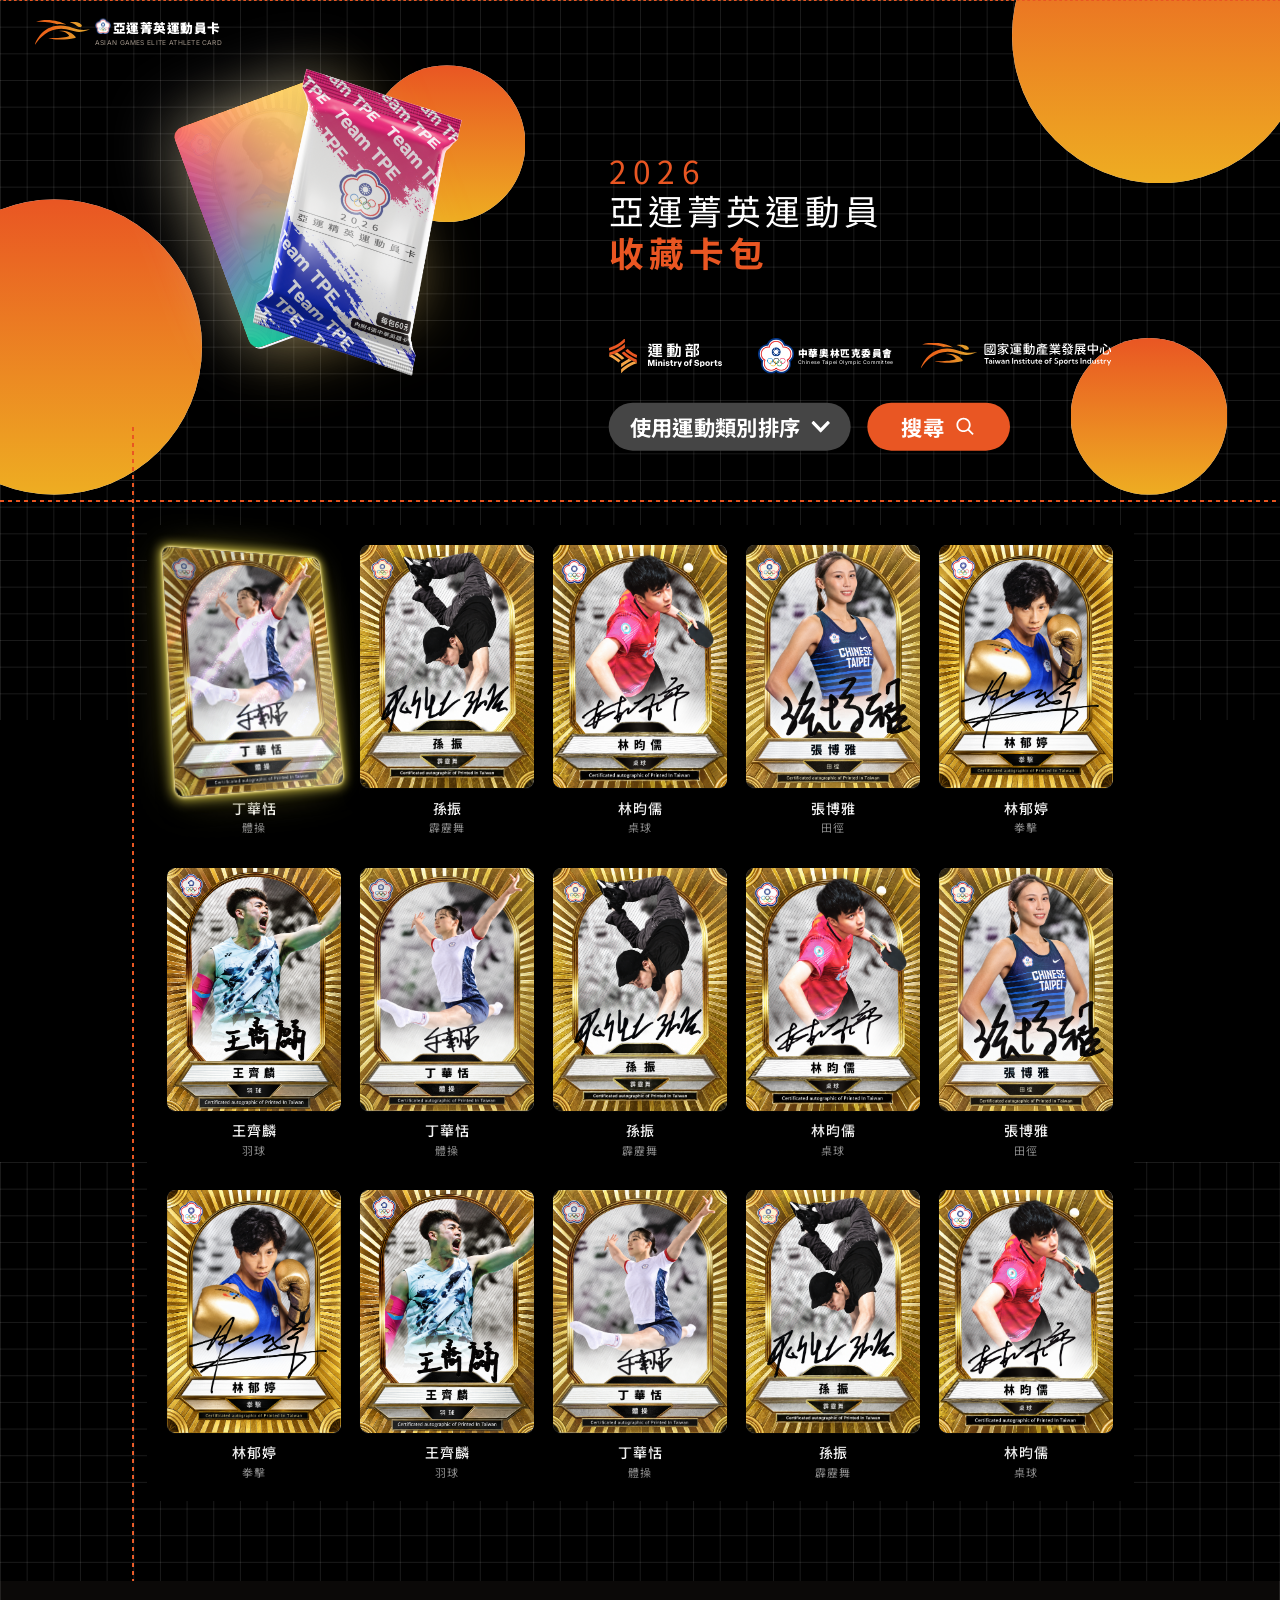
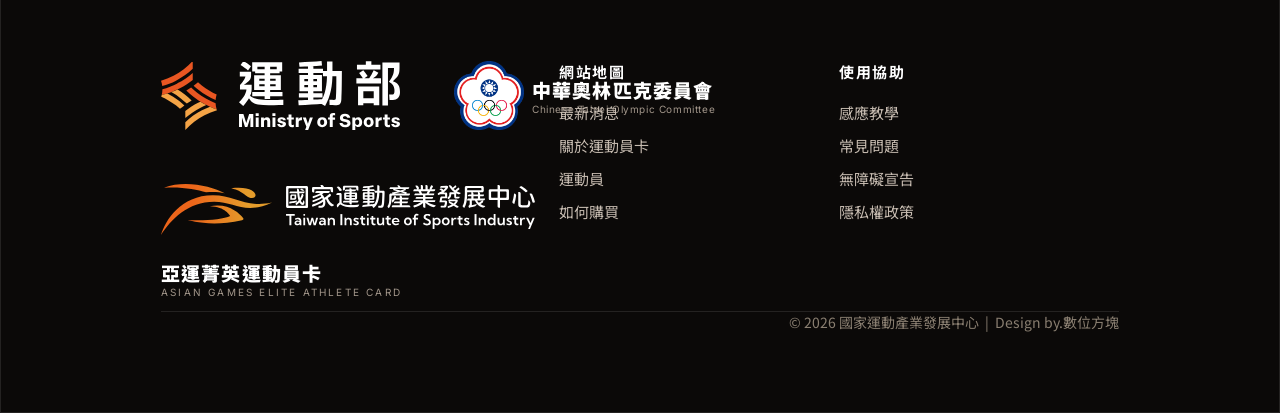
==== commit 3b72cb56: "feat: 首頁「點我抽卡」卡包剪開過場，關於運動員卡頁加回首頁 logo - 點我抽卡：沿用裁切框轉場開啟 Figma 動畫稿「15」畫面，影片播到卡包停住後出現剪刀裁線提示；   按住剪刀沿虛線由" ====
--- a/about.html
+++ b/about.html
@@ -60,6 +60,15 @@
                 <img class="hero__ellipse hero__ellipse--4" src="assets/ellipse-sm.svg" alt="" width="235" height="235" />
                 <div class="hero__line-top" aria-hidden="true"></div>
 
+                <!-- 左上 logo：回首頁（同運動員頁導覽列 logo） -->
+                <a class="hero__brand" href="index.html" data-transition aria-label="回到亞運菁英運動員卡首頁">
+                    <img class="hero__brand-logo" src="assets/athlete/nav-tisi-icon.svg" alt="" width="83" height="38" />
+                    <span class="hero__brand-site">
+                        <span class="hero__brand-zh"><img src="assets/ctoc-emblem.png" alt="" width="23" height="23" />亞運菁英運動員卡</span>
+                        <span class="hero__brand-en">ASIAN GAMES ELITE ATHLETE CARD</span>
+                    </span>
+                </a>
+
                 <div class="hero__deck" aria-hidden="true">
                     <div class="hero__card">
                         <img src="images/lin-yu-ting.png" alt="" />
--- a/css/page.css
+++ b/css/page.css
@@ -132,6 +132,61 @@
   width: 5000px;
   height: 2px;
   background: url("../assets/line-h.svg") repeat-x;
+}
+
+/* 左上 logo（回首頁），樣式同運動員頁導覽列 .a-nav__brand */
+.hero__brand {
+  position: absolute;
+  z-index: 2;
+  left: 52px;
+  top: 28px;
+  display: flex;
+  align-items: center;
+  gap: 8px;
+  color: #fff;
+  text-decoration: none;
+}
+
+.hero__brand:focus-visible {
+  outline: 2px solid #fff;
+  outline-offset: 4px;
+}
+
+.hero__brand-logo {
+  display: block;
+  width: 82.742px;
+  height: 38px;
+}
+
+.hero__brand-site {
+  display: flex;
+  flex-direction: column;
+  gap: 2px;
+  line-height: normal;
+  white-space: nowrap;
+}
+
+.hero__brand-zh {
+  display: flex;
+  align-items: flex-start;
+  gap: 4px;
+  font-weight: 900;
+  font-size: 19px;
+  letter-spacing: 1.14px;
+}
+
+.hero__brand-zh img {
+  display: block;
+  width: 22.773px;
+  height: 22.5px;
+  object-fit: cover;
+}
+
+.hero__brand-en {
+  color: #a2968a;
+  font-family: var(--font-latin);
+  font-size: 10px;
+  letter-spacing: 0.5px;
 }
 
 /* 卡包展示（Deck Showcase 593×440） */
@@ -996,6 +1051,7 @@
 
 .sport-chip__count {
   display: flex;
+  align-items: baseline; /* 數字（Inter）與「張」（Noto Sans TC）基線不同，改以基線對齊 */
   gap: 4px;
   color: #8b8b8b;
   font-size: 24px;
@@ -1037,6 +1093,34 @@
     height: 100%;
   }
 
+  /* logo 尺寸同運動員頁手機版導覽列 */
+  .hero__brand {
+    left: 16px;
+    top: 16px;
+    gap: 6px;
+  }
+
+  .hero__brand-logo {
+    width: 57px;
+    height: 26px;
+  }
+
+  .hero__brand-zh {
+    gap: 3px;
+    font-size: 14px;
+    letter-spacing: 0.8px;
+  }
+
+  .hero__brand-zh img {
+    width: 17px;
+    height: 17px;
+  }
+
+  .hero__brand-en {
+    font-size: 7.5px;
+    letter-spacing: 0.3px;
+  }
+
   .hero__ellipse--1 { left: -90px; top: 250px; width: 200px; height: 200px; }
   .hero__ellipse--2 { left: auto; right: -80px; top: -100px; width: 220px; height: 220px; }
   .hero__ellipse--3 { left: 58%; top: 40px; width: 110px; height: 110px; }
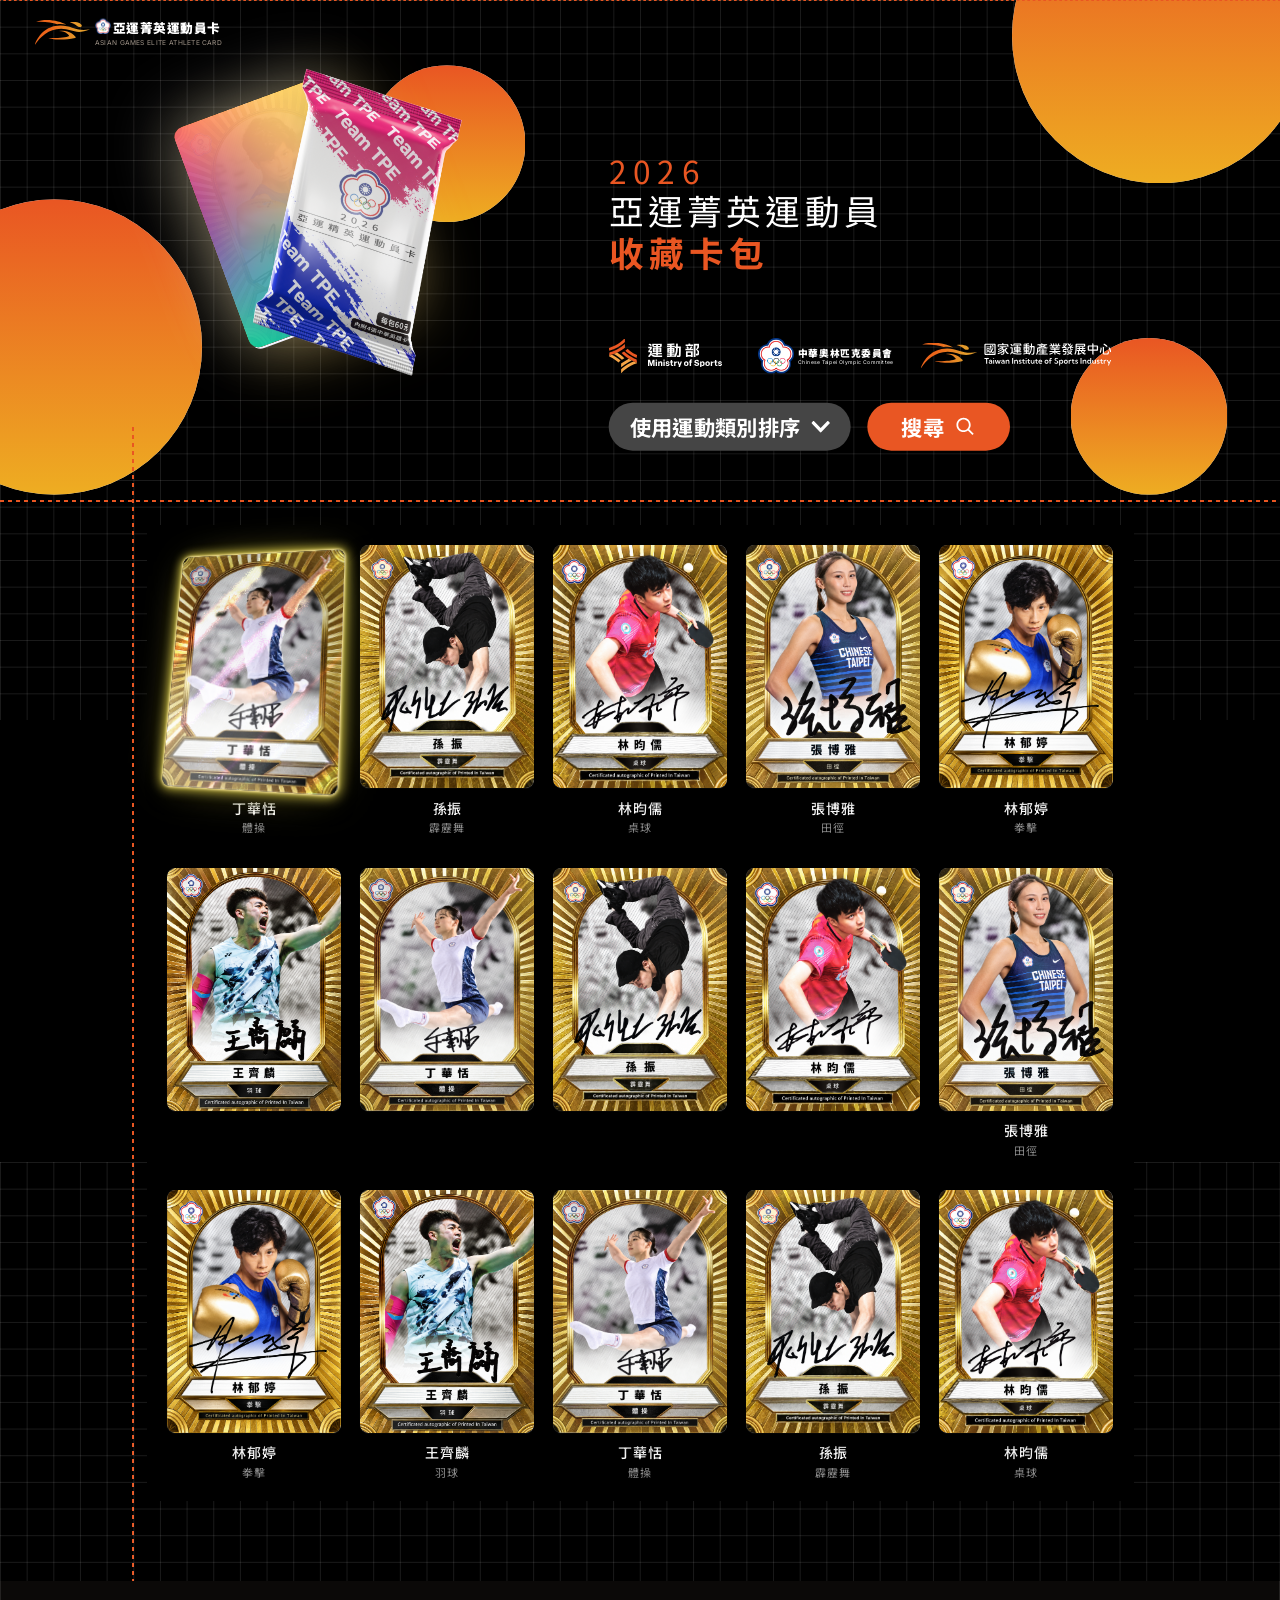
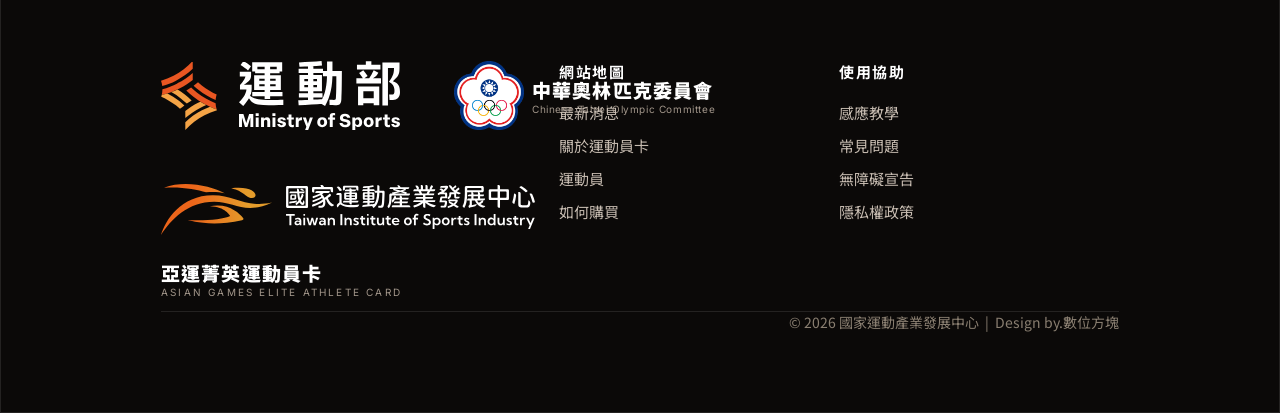
==== commit 98c2e257: "feat: 卡片放大時背景變暗模糊，手機長按卡片看特效時鎖住捲動 - 卡片放大時背景蓋 40% 黑色並加 10px 毛玻璃模糊，隨放大淡入、縮回淡出；點背景收回卡片（首頁、關於運動員卡頁） - 遮罩放" ====
--- a/about.html
+++ b/about.html
@@ -221,6 +221,8 @@
     <!-- 一般 script（非 module），雙擊以 file:// 開啟也能執行 -->
     <script src="js/cards.js"></script>
     <script src="js/transition.js"></script>
+    <script src="js/card-backdrop.js"></script>
+    <script src="js/card-hold.js"></script>
     <script src="js/view-profile.js"></script>
     <script src="js/page.js"></script>
 </body>
--- a/css/page.css
+++ b/css/page.css
@@ -601,6 +601,41 @@
 }
 
 /* ================= 查看資料（卡片放大時，畫面下緣內縮 24px） ================= */
+
+/*
+  卡片放大時的背景遮罩（js/card-backdrop.js）：變暗 40% + 毛玻璃模糊。
+  卡片區為 3D 空間，排序依 Z 軸：未放大的卡片在 z = 150px（傾斜時約 ±50px），遮罩在 500px，放大的卡片（.is-lifted）推到 1000px 以上
+*/
+.card-backdrop {
+  position: fixed;
+  background: rgba(0, 0, 0, 0.4);
+  -webkit-backdrop-filter: blur(10px);
+  backdrop-filter: blur(10px);
+  transform: translateZ(500px);
+  opacity: 0;
+  visibility: hidden;
+  pointer-events: none;
+  transition: opacity 0.3s ease, visibility 0s 0.3s;
+}
+
+.card-backdrop.is-shown {
+  opacity: 1;
+  visibility: visible;
+  pointer-events: auto;
+  transition: opacity 0.3s ease;
+}
+
+/* 觸控長按看特效（js/card-hold.js）時，不選取文字、不跳出 iOS 圖片選單 */
+.card__rotator {
+  -webkit-touch-callout: none;
+  -webkit-user-select: none;
+  user-select: none;
+}
+
+/* 放大中與縮回中的卡片往前推（無透視，只影響前後排序、不影響大小），翻轉時整張都在遮罩之前 */
+.card.is-lifted .card__translater {
+  --translate-z: calc(var(--card-scale) * 150px + 1000.01px);
+}
 
 .view-profile {
   position: fixed;
